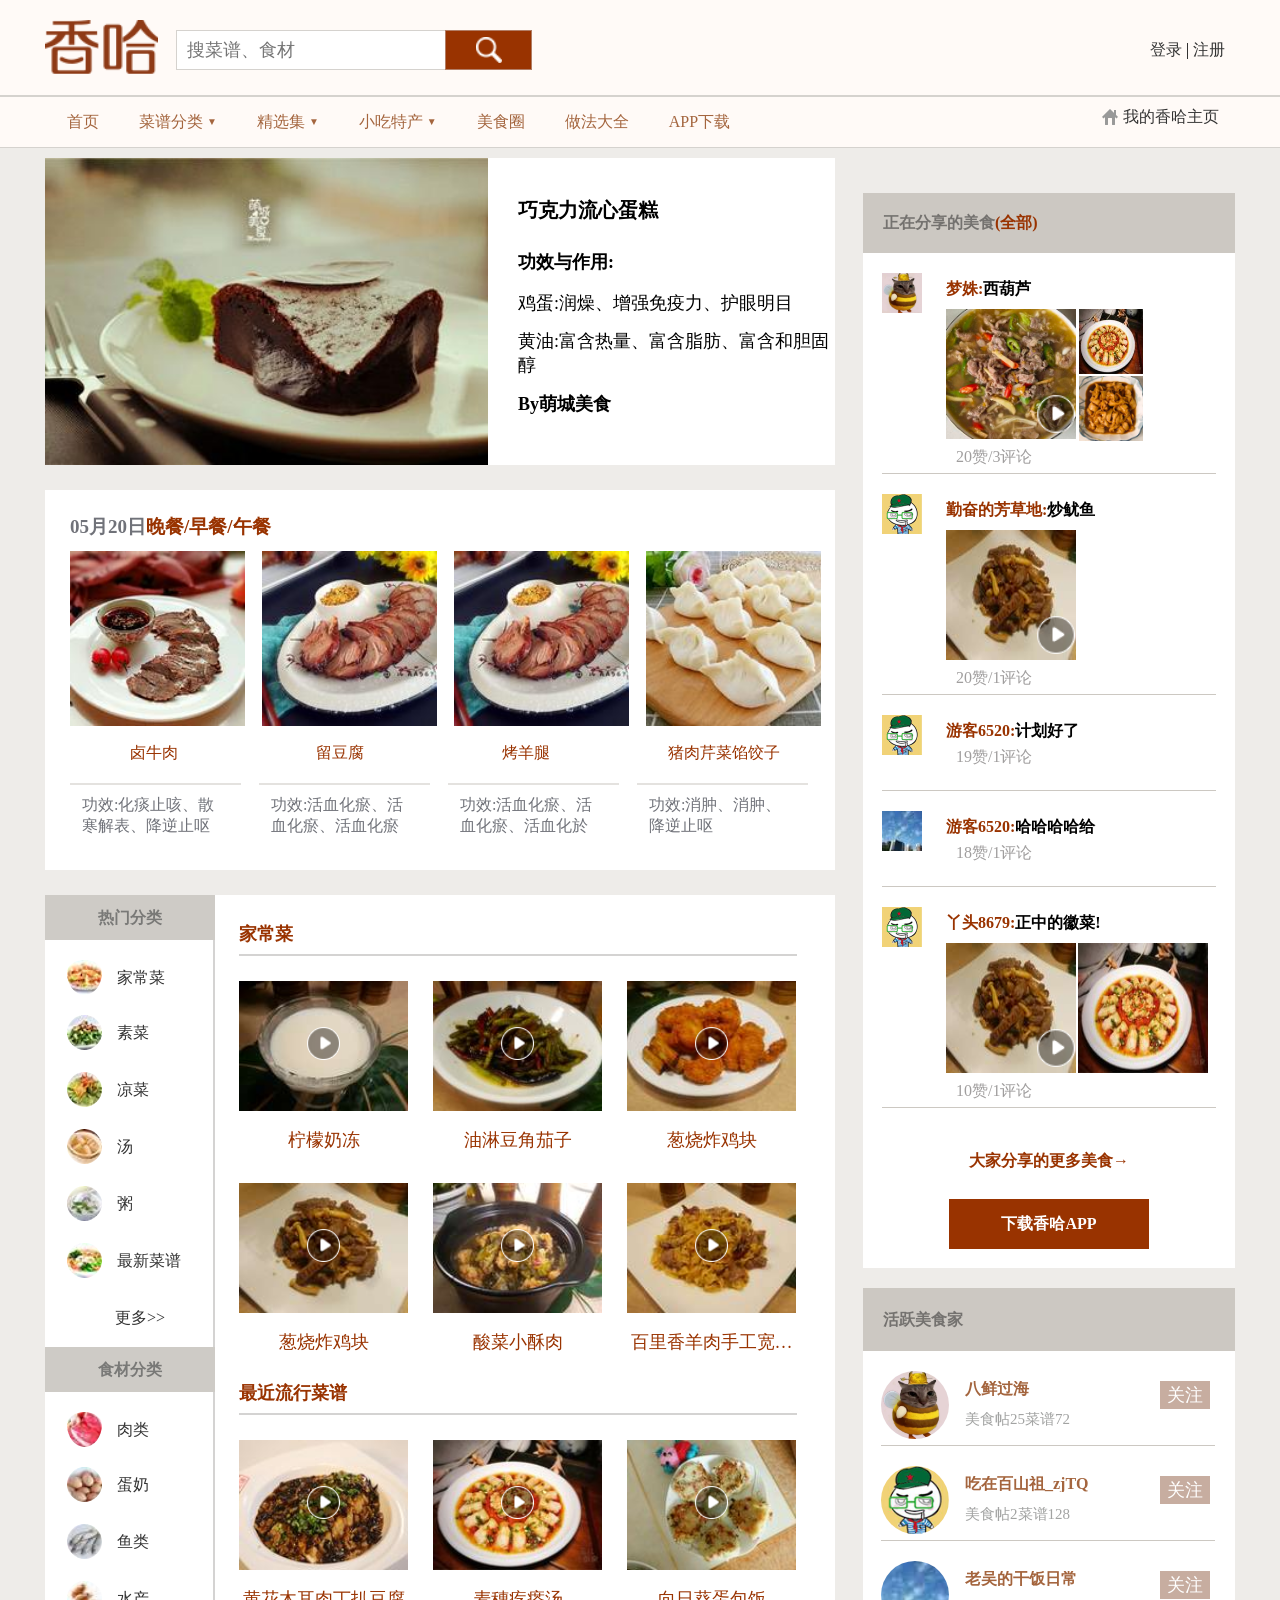
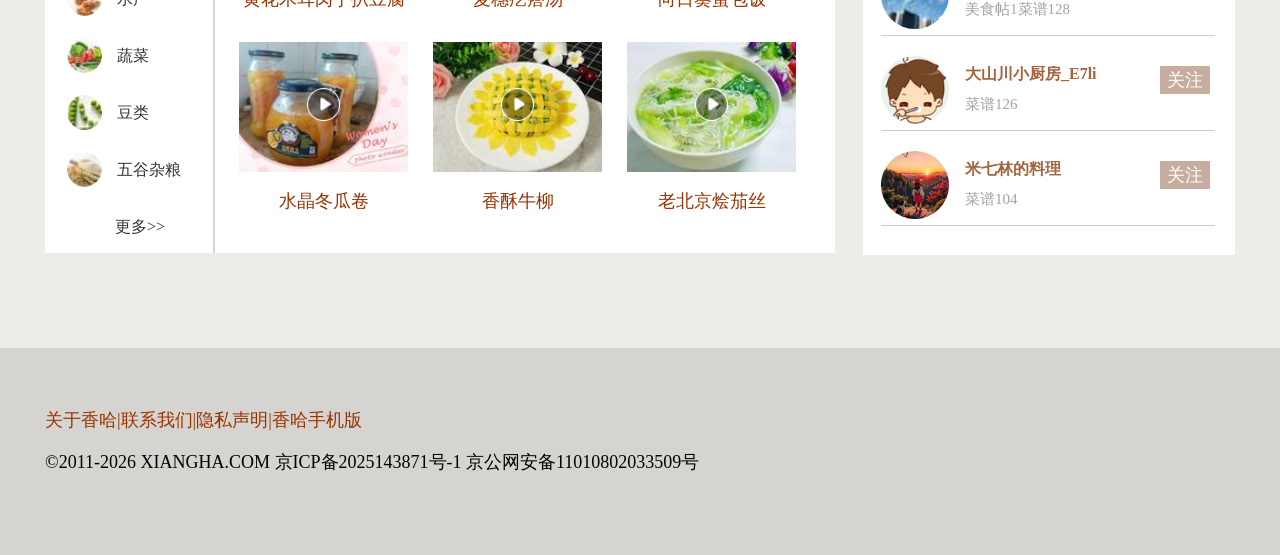
==== day34/html/xm.html @ 74edd4f9 "Add files via upload" ====
<!DOCTYPE html>
<html lang="en">
<head>
    <meta charset="UTF-8">
    <meta name="viewport" content="width=device-width, initial-scale=1.0">
    <title>蔬菜的食物_蔬菜的食材 - 香哈网食材</title>
    <link rel="stylesheet" href="../css/xm.css">
</head>
<body>
    <!-- 顶部大合子开始 -->
    <div class="Top">
        <!-- 标题开始 -->
        <div class="titleTopBox layout">
            <!-- logo开始 -->
            <div class="Logo">
                <img src="../images/Top/logo-xh.png" alt="">
            </div>
            <!-- logo结束 -->
             <!-- 搜索开始 -->
            <div class="searchBox">
                <div class="searchBoxL">
                    <input type="text" placeholder="搜菜谱、食材">
                </div>
                <div class="searchBoxR">
                    <div class="img"></div>
                </div>
            </div>
            <!-- 搜索结束 -->
            <!--登录开始  -->
            <div class="register">
                <a href="../html/log_in.html">登录</a>
                <span>|</span>
                <a href="../html/log_in.html">注册</a>
            </div>
            <!--登录结束 -->
        </div>
        <!-- 标题结束 -->
    </div>
    <!-- 顶部大合子结束 -->
    <!-- 导航开始 -->
    <div class="nvt">
        <div class="nvtBox layout">
            <!-- 左边 -->
            <div class="nvtL">
                <ul>
                    <li><a href="../html/xm.html">首页</a></li>
                    <li><a href="#">菜谱分类<span>▼</span></a></li>
                    <li><a href="#">精选集<span>▼</span></a></li>
                    <li><a href="#">小吃特产<span>▼</span></a></li>
                    <li><a href="../html/xm2.html">美食圈</a></li>
                    <li><a href="#">做法大全</a></li>
                    <li><a href="#">APP下载</a></li>
                </ul>
            </div>
            <!-- 右边 -->
            <div class="nvtR">
                <div class="img">
                    <img src="../images/Top/home.png">
                </div>
                <div class="tetx"><a href="#">我的香哈主页</a></div>
            </div>
        </div>
    </div>
    <!-- 导航结束 -->
    <!-- 内容开始 -->
    <div class="contBox">
        <!-- 版心内容 -->
        <div class="matterBox layout">
            <!-- 左边开始1 -->
            <div class="matterBoxL">
                <!-- 左边开始1 -->
                <div class="matterBoxLBox1">
                    <div class="L"></div>
                    <div class="R">
                        <h2>巧克力流心蛋糕</h2>
                        <strong>功效与作用:</strong>
                        <p>鸡蛋:润燥、增强免疫力、护眼明目</p>
                        <p class="tetx1">黄油:富含热量、富含脂肪、富含和胆固醇</p>
                        <strong class="text2">By萌城美食</strong>
                    </div>
                </div>
                <!-- 左边结束1 -->
                <!-- 左边开始2 -->
                <div class="matterBoxLBox2">
                    <!-- 小标题开始 -->
                    <div class="dayBox">
                        05月20日<span>晚餐/早餐/午餐</span>
                    </div>
                    <!-- 小标题结束 -->
                    <!-- 图片开始 -->
                    <ul class="tu">
                        <li>
                            <img src="../images/内容/222.jpg">
                        </li>
                        <li>
                            <img src="../images/内容/3344.jpg">
                        </li>
                        <li>
                            <img src="../images/内容/3344.jpg">
                        </li>
                        <li class="clo">
                            <img src="../images/内容/555jz.jpg">
                        </li>
                    </ul>
                    <!-- 图片结束 -->
                    <!--美食介绍开始  -->
                    <ul class="text">
                        <li class="jian">卤牛肉</li>
                        <li>留豆腐</li>
                        <li class="ma">烤羊腿</li>
                        <li class="clo1">猪肉芹菜馅饺子</li>
                    </ul>
                    <!--美食介绍结束  -->
                    <!-- 美食文字开始 -->
                     <ul class="text2">
                        <li>功效:化痰止咳、散寒解表、降逆止呕</li>
                        <li>功效:活血化瘀、活血化瘀、活血化瘀</li>
                        <li>功效:活血化瘀、活血化瘀、活血化於</li>
                        <li class="clo3">功效:消肿、消肿、降逆止呕</li>
                     </ul>
                    <!-- 美食文字开始 -->
                </div>
                <!-- 左边结束2 -->
                <!-- 左边开始3 -->
                 <div class="matterBoxLBox3">
                    <div class="L">
                        <div class="titleBox">热门分类</div>
                        <ul>
                            <li class="maz maz2">
                                <div class="tu1 tu2">
                                    <img src="../images/内容/hot/1.jpg" class="tu2">
                                    <a href="#" class="tu2">家常菜</a>
                                </div>
                            </li>
                            <li class="maz">
                                <div class="tu1">
                                    <img src="../images/内容/hot/2.jpg">
                                    <a href="#">素菜</a>
                                </div>
                            </li>
                            <li class="maz">
                                <div class="tu1">
                                    <img src="../images/内容/hot/3.jpg">
                                    <a href="#">凉菜</a>
                                </div>
                            </li>
                            <li class="maz">
                                <div class="tu1">
                                    <img src="../images/内容/hot/4.jpg">
                                    <a href="#">汤</a>
                                </div>
                            </li>
                            <li class="maz">
                                <div class="tu1">
                                    <img src="../images/内容/hot/5.jpg">
                                    <a href="#">粥</a>
                                </div>
                            </li>
                            <li class="maz">
                                <div class="tu1">
                                    <img src="../images/内容/hot/6.jpg">
                                    <a href="#">最新菜谱</a>
                                </div>
                            </li>
                            <li class="maz cloo">
                                <div class="tu1 tu3">
                                    <div class="blank"></div>
                                    <a href="#">更多>></a>
                                </div>
                            </li>
                        </ul>
                        <div class="titleBox titleBoxClo">食材分类</div>
                        <ul>
                            <li class="maz maz2">
                                <div class="tu1 tu2">
                                    <img src="../images/内容/hot/7.jpg" class="tu2">
                                    <a href="#" class="tu2">肉类</a>
                                </div>
                            </li>
                            <li class="maz">
                                <div class="tu1">
                                    <img src="../images/内容/hot/8.jpg">
                                    <a href="#">蛋奶</a>
                                </div>
                            </li>
                            <li class="maz">
                                <div class="tu1">
                                    <img src="../images/内容/hot/9.jpg">
                                    <a href="#">鱼类</a>
                                </div>
                            </li>
                            <li class="maz">
                                <div class="tu1">
                                    <img src="../images/内容/hot/10.jpg">
                                    <a href="#">水产</a>
                                </div>
                            </li>
                            <li class="maz">
                                <div class="tu1">
                                    <img src="../images/内容/hot/11.jpg">
                                    <a href="#">蔬菜</a>
                                </div>
                            </li>
                            <li class="maz">
                                <div class="tu1">
                                    <img src="../images/内容/hot/12.jpg">
                                    <a href="#">豆类</a>
                                </div>
                            </li>
                            <li class="maz maz22">
                                <div class="tu1">
                                    <img src="../images/内容/hot/13.jpg">
                                    <a href="#">五谷杂粮</a>
                                </div>
                            </li>
                            <li class="maz cloo" >
                                <div class="tu1 tu3 tu2" style="padding-left: 55px;">
                                    <div class="blank tu2 blank1" ></div>
                                    <a href="#" class="tu2">更多>></a>
                                </div>
                            </li>
                        </ul>
                    </div>
                    <!-- 右边 -->
                    <div class="R">
                        <h3 class="titleBoxR">家常菜</h3>
                        <ul class="imgBoxR">
                            <li>
                                <div class="Boxtu">
                                    <img src="../images/内容/HotR/ZT.png">
                                </div>
                                <h5>柠檬奶冻</h5>
                            </li>
                            <li>
                                <div class="Boxtu tu2">
                                    <img src="../images/内容/HotR/ZT.png">
                                </div>
                                <h5>油淋豆角茄子</h5>
                            </li>
                            <li class="clo">
                                <div class="Boxtu tu3">
                                    <img src="../images/内容/HotR/ZT.png">
                                </div>
                                <h5>葱烧炸鸡块</h5>
                            </li>
                            <li>
                                <div class="Boxtu tu4">
                                    <img src="../images/内容/HotR/ZT.png">
                                </div>
                                <h5>葱烧炸鸡块</h5>
                            </li>
                            <li>
                                <div class="Boxtu tu5">
                                    <img src="../images/内容/HotR/ZT.png">
                                </div>
                                <h5>酸菜小酥肉</h5>
                            </li>
                            <li class="clo">
                                <div class="Boxtu tu6">
                                    <img src="../images/内容/HotR/ZT.png">
                                </div>
                                <h5>百里香羊肉手工宽…</h5>
                            </li>
                        </ul>
                        <h3 class="titleBoxR titleBoxClo">最近流行菜谱</h3>
                        <ul class="imgBoxR">
                            <li>
                                <div class="Boxtu tu7">
                                    <img src="../images/内容/HotR/ZT.png">
                                </div>
                                <h5>黄花木耳肉丁扒豆腐</h5>
                            </li>
                            <li>
                                <div class="Boxtu tu8">
                                    <img src="../images/内容/HotR/ZT.png">
                                </div>
                                <h5>麦穗疙瘩汤</h5>
                            </li>
                            <li class="clo">
                                <div class="Boxtu tu9">
                                    <img src="../images/内容/HotR/ZT.png">
                                </div>
                                <h5>向日葵蛋包饭</h5>
                            </li>
                            <li>
                                <div class="Boxtu tu10">
                                    <img src="../images/内容/HotR/ZT.png">
                                </div>
                                <h5>水晶冬瓜卷</h5>
                            </li>
                            <li>
                                <div class="Boxtu tu11">
                                    <img src="../images/内容/HotR/ZT.png">
                                </div>
                                <h5>香酥牛柳</h5>
                            </li>
                            <li class="clo">
                                <div class="Boxtu tu12">
                                    <img src="../images/内容/HotR/ZT.png">
                                </div>
                                <h5>老北京烩茄丝</h5>
                            </li>
                        </ul>
                    </div>
                 </div>
                <!-- 左边结束3 -->
            </div>
            <!-- 左边结束1 -->
            <!-- 右边开始 -->
            <div class="matterBoxR">
                <!-- 分享的美食开始 -->
                <div class="foodBox">
                    <!-- 美食标题开始   -->
                    <div class="foodBoxTiitle">正在分享的美食<a href="#">(全部)</a></div>
                    <!-- 美食标题结束   -->
                    <!-- 美食内容开始 -->
                    <div class="foodBoxCon"> 
                        <div class="us1">
                            <div class="L">
                                <img src="../images/微信图片_20250408110654.jpg" style="width: 40px; height: 40px;">
                            </div>
                            <div class="R">
                                <div class="user"><span>梦姝:</span>西葫芦</div>
                                <div class="img">
                                    <div class="L1">
                                        <img src="../images/内容/HotR/ZT.png">
                                    </div>
                                    <div class="R1">
                                        <div class="t1">
                                            <img src="../images/内容/HotR/8.jpg">
                                        </div>
                                        <div class="t1 t2">
                                            <img src="../images/ms1.jpg">
                                        </div>
                                    </div>
                                </div>
                                <div class="comment">
                                    20赞/3评论
                                </div>
                            </div>
                        </div>
                        <div class="us1">
                            <div class="L">
                                <img src="../images/user9.jpg" style="width: 40px;"
                                height="40px">
                            </div>
                            <div class="R">
                                <div class="user"><span>勤奋的芳草地:</span>炒鱿鱼</div>
                                <div class="img">
                                    <div class="L1 L2">
                                        <img src="../images/内容/HotR/ZT.png">
                                    </div>
                                    <!-- <div class="R1">
                                        <div class="t1">
                                            <img src="../images/内容/HotR/8.jpg">
                                        </div>
                                        <div class="t1 t2">
                                            <img src="../images/ms1.jpg">
                                        </div>
                                    </div> -->
                                </div>
                                <div class="comment">
                                    20赞/1评论
                                </div>
                            </div>
                        </div>
                        <div class="us1 us2">
                            <div class="L">
                                <img src="../images/user9.jpg" style="width: 40px;"
                                height="40px">
                            </div>
                            <div class="R">
                                <div class="user"><span>游客6520:</span>计划好了</div>
                                <div class="comment">
                                    19赞/1评论
                                </div>
                            </div>
                        </div>
                        <div class="us1 us2">
                            <div class="L">
                                <img src="../images/NTB4NTA.jpg" style="width: 40px;"
                                height="40px">
                            </div>
                            <div class="R">
                                <div class="user"><span>游客6520:</span>哈哈哈哈给</div>
                                <div class="comment">
                                    18赞/1评论
                                </div>
                            </div>
                        </div>
                        <div class="us1">
                            <div class="L">
                                <img src="../images/user9.jpg" style="width: 40px;"
                                height="40px">
                            </div>
                            <div class="R">
                                <div class="user"><span>丫头8679:</span>正中的徽菜!</div>
                                <div class="img img2">
                                    <div class="L1 L2">
                                        <img src="../images/内容/HotR/ZT.png">
                                    </div>
                                    <div class="L1 L2 L3">
                                    </div>
                                </div>
                                <div class="comment">
                                    10赞/1评论
                                </div>
                            </div>
                        </div>
                        <!-- 底部文字开始 -->
                        <p><a href="#">大家分享的更多美食→</a></p>
                        <!-- 底部文字结束 -->
                        <!-- 底部按钮开始 -->
                        <div class="btn">下载香哈APP</div>
                        <!-- 底部按钮结束 -->
                    </div>
                    <!-- 美食内容结束 -->
                </div>
                <!-- 分享的美食结束 -->
                <!-- 分享的美食2开始 -->
                <div class="foodBox2">
                    <div class="foodBox2Title">活跃美食家</div> 
                    <!-- 美食家 -->
                    <ul class="gastronome">
                        <li>
                            <div class="gastronomeL">
                                <div class="L">
                                    <img src="../images/微信图片_20250408110654.jpg">
                                </div>
                                <div class="R">
                                    <div>八鲜过海</div>
                                    <span>美食帖25菜谱72</span>
                                </div>
                            </div>
                            <div class="gastronomeR">
                                <div class="attention">关注</div>
                            </div>
                        </li>
                        <li>
                            <div class="gastronomeL">
                                <div class="L">
                                    <img src="../images/user9.jpg">
                                </div>
                                <div class="R">
                                    <div>吃在百山祖_zjTQ</div>
                                    <span>美食帖2菜谱128</span>
                                </div>
                            </div>
                            <div class="gastronomeR">
                                <div class="attention">关注</div>
                            </div>
                        </li>
                        <li>
                            <div class="gastronomeL">
                                <div class="L">
                                    <img src="../images/NTB4NTA.jpg">
                                </div>
                                <div class="R">
                                    <div>老吴的干饭日常</div>
                                    <span>美食帖1菜谱128</span>
                                </div>
                            </div>
                            <div class="gastronomeR">
                                <div class="attention">关注</div>
                            </div>
                        </li>
                        <li>
                            <div class="gastronomeL">
                                <div class="L">
                                    <img src="../images/user10.jpg">
                                </div>
                                <div class="R">
                                    <div>大山川小厨房_E7li</div>
                                    <span>菜谱126</span>
                                </div>
                            </div>
                            <div class="gastronomeR">
                                <div class="attention">关注</div>
                            </div>
                        </li>
                        <li>
                            <div class="gastronomeL">
                                <div class="L">
                                    <img src="../images/MjUweDI1MA.webp">
                                </div>
                                <div class="R">
                                    <div>米七林的料理</div>
                                    <span>菜谱104</span>
                                </div>
                            </div>
                            <div class="gastronomeR">
                                <div class="attention">关注</div>
                            </div>
                            
                        </li>
                    </ul>
                </div>
                <!-- 分享的美食2结束 -->
            </div>
            <!-- 右边结束 -->
        </div>
    </div>
    <!-- 内容结束 -->    
    <!-- 底部开始！!! -->
    <div class="butBox">
        <!-- 版心 -->
        <div class="butBox1 layout">
            <div class="text1">关于香哈|联系我们|隐私声明|香哈手机版</div>
            <div class="text2 text1">©2011-2026 XIANGHA.COM 京ICP备2025143871号-1 京公网安备11010802033509号</div>
        </div>
    </div>
    <!-- 底部结束 -->
</body>
</html>
---- day34/css/xm.css ----
*{
    margin: 0;
    padding: 0;
}
a{
    text-decoration: none;
    color: #333;
}
li{
    list-style: none;
}
input{
    outline: none;
    border: none;
}
/* 版心 */
.layout{
    width: 1190px;
    margin: 0 auto;
}
/* 顶部大合子 */
.Top{
    height: 95px;
    background-color: #fffaf7;
    border-bottom:2px solid #d5d2ce ;
    overflow: hidden;
}
/* 标题开始 */
.Top>.titleTopBox{
    height: 55px;
    /* background-color: red; */
    margin-top: 20px;
    overflow: hidden;

}
/* logo */
.Top>.titleTopBox>.Logo{
    width: 113px;
    height: 55px;
    /* background-color: yellow; */
    float: left;
}
.Top>.titleTopBox>.Logo img{
    width: 100%;
    height: 100%;
}
/* 搜索开始 */
.Top>.titleTopBox>.searchBox{
    /* width: 267px; */
    width: 357px;
    height: 40px;
    /* background-color: yellow; */
    float: left;
    margin-top: 10px;
    margin-left: 18px;
}
.Top>.titleTopBox>.searchBox>.searchBoxL{
    width: 267px;
    height: 38px;
    background-color: #fffaf7;
    float: left;
    border: 1px #d5d2ce solid;
}
.Top>.titleTopBox>.searchBox>.searchBoxL>input{
    width: 260px;
    height: 38px;
    /* background-color: #fffaf7; */
    float: left;
    padding-left: 10px;
    font-size: 18px;
}
.Top>.titleTopBox>.searchBox>.searchBoxR{
    width: 85px;
    height: 38px;
    background-color: #993300;
    border: 1px solid #b27d65;
    float: left;
    cursor: pointer;
}
.Top>.titleTopBox>.searchBox>.searchBoxR>div{
    width: 26px;
    height: 26px;
    background: red url(../images/Top/sousuo.png) no-repeat;
    background-size:100% 100% ;
    float: left;
    margin-top: 6px;
    margin-left: 30px;
}
/* 登录 */
.Top>.titleTopBox>.register{
    width: 85px;
    height: 27px;
    /* background-color: pink; */
    float: right;
    margin-top: 20px;
}
/* 导航开始 */
.nvt{
    height: 50px;
    background-color: #fffaf7;
    border-bottom: 1px solid #d5d2ce;
    overflow: hidden;
}
.nvt>.nvtBox{
    height: 50px;
    /* background-color: red; */
    overflow: hidden;
}

.nvt .nvtL{
    width: 850px;
    height: 100%;
    /* background-color: yellow; */
    float: left;
    margin-left: 22px;
    overflow: hidden;
}
.nvt .nvtL>ul>li{
    float: left;
    margin-right: 40px;
    line-height: 50px;
    font-size: 16px;
    cursor: pointer;
}
.nvt .nvtL>ul>li span{
    display: inline-block;
    font-size:10px ;
    vertical-align: top;
    margin-left: 4px;
}
.nvt .nvtL>ul>li a{
    color: #a4653e;
}
/* R */
.nvt .nvtR{
    width: 133px;
    height: 100%;
    /* background-color: yellow; */
    float: right;
    overflow: hidden;
}
.nvt .nvtR>.img{
    margin-top: 12px;
    float: left;
    cursor: pointer;
}
.nvt .nvtR>.tetx{
    margin-top: 12px;
    float: left;
    font-size: 16px;
    margin-top: 10px;
    margin-left: 5px;
}
/* 顶部结束 */
/* 内容 */
.contBox{
    height: 1800px;
    background-color: #eeece9;
    /* background-color: red; */
    overflow: hidden;
}
/* 大合子 版心 */
.contBox>.matterBox{
    height: 1750px;
    /* background-color: yellow; */
    overflow: hidden;
    margin-top: 10px;
}
/* L */
.contBox>.matterBox>.matterBoxL{
    width: 790px;
    height: 700px;
    /* background-color: green; */
    float: left;
}
.contBox>.matterBox>.matterBoxL>.matterBoxLBox1{
    width: 100%;
    height: 307px;
    background-color: #fff;
    overflow: hidden;
}
.contBox>.matterBox>.matterBoxL>.matterBoxLBox1>.L{
    width: 443px;
    height: 100%;
    background: url(../images/内容/111.jpg) no-repeat center center;
    background-size: 100% 100%;
    float: left;}
.contBox>.matterBox>.matterBoxL>.matterBoxLBox1>.R{
    float: left;
    width: 345px;
    height: 100%;
}

.contBox>.matterBox>.matterBoxL>.matterBoxLBox1>.R>h2{
    width: 325px;
    height: 20px;
    margin-top: 42px;
    margin-left: 30px;
    font-size: 20px;
    /* font-weight: normal; */
    line-height: 20px;
}
.contBox>.matterBox>.matterBoxL>.matterBoxLBox1>.R>strong{
    height: 18px;
    width: 325px;
    margin-top: 33px;
    margin-left: 30px;
    display: block;
    font-size: 18px;
    line-height: 18px;
}
.contBox>.matterBox>.matterBoxL>.matterBoxLBox1>.R>p{
    height: 18px;
    width: 325px;
    margin-top: 20px;
    margin-left: 30px;
    font-size: 18px;
    margin-right: 34px;}
.contBox>.matterBox>.matterBoxL>.matterBoxLBox1>.R>.text1{
    width: 40px;
    line-height: 23px;

}
.contBox>.matterBox>.matterBoxL>.matterBoxLBox1>.R .text2{
    margin-top: 48px;
}
/* 2 */
.contBox>.matterBox>.matterBoxL>.matterBoxLBox2{
    width: 100%;
    height: 380px;
    background-color: #fff;
    margin-top: 25px;
    overflow: hidden;
}
.contBox>.matterBox>.matterBoxL>.matterBoxLBox2>.dayBox{
    width: 765px;
    height: 19px;
    /* background-color: pink; */
    margin-top: 27px;
    margin-left: 25px;
    font-size: 19px;
    line-height: 19px;
    color: #707279;
    font-weight: bold;
}
.contBox>.matterBox>.matterBoxL>.matterBoxLBox2>.dayBox>span{
    color: #993300;
}
.contBox>.matterBox>.matterBoxL>.matterBoxLBox2>.tu{
    width: 100%;
    height: 175px;
    /* background-color: blue; */
    margin-top: 15px;
    overflow: hidden;
    margin-left: 25px;
}
.contBox>.matterBox>.matterBoxL>.matterBoxLBox2 li{
    margin-right: 17px;
    float: left;
    cursor: pointer;
}
.contBox>.matterBox>.matterBoxL>.matterBoxLBox2 .clo{
    margin-right: 0px;
}
.contBox>.matterBox>.matterBoxL>.matterBoxLBox2 img{
    width: 175px;
    height: 175px;
}
.contBox>.matterBox>.matterBoxL>.matterBoxLBox2>.text{
    width: 750px;
    height: 40px;
    /* background-color: blue; */
    margin-top: 17px;
    margin-left: 23px;
    /* border-bottom:2px solid #e4e2df; */
    overflow: hidden;
}
.contBox>.matterBox>.matterBoxL>.matterBoxLBox2>.text>li{
    height: 40px;
    font-size: 16px;
    color: #993300;
    float: left;
    margin-right: 138px;
    cursor: pointer;
}
.contBox>.matterBox>.matterBoxL>.matterBoxLBox2>.text>.jian{
    margin-left: 62px;
}
.contBox>.matterBox>.matterBoxL>.matterBoxLBox2>.text>.clo1{
    margin-right: 0px;
}
.contBox>.matterBox>.matterBoxL>.matterBoxLBox2>.text>.ma{
    margin-right: 118px;
}

.contBox>.matterBox>.matterBoxL>.matterBoxLBox2>.text2{
    width: 740px;
    height: 77px;
    /* background-color: blue; */
    margin-left: 25px;
}
.contBox>.matterBox>.matterBoxL>.matterBoxLBox2>.text2>li{
    width: 147px;
    height: 100%;
    /* background-color: pink; */
    margin-right: 18px;
    float: left;
    border-top:2px solid #e4e2df ;
    padding-top: 10px;
    padding-right: 12px;
    color: #707279;
    padding-left: 12px;
}
.contBox>.matterBox>.matterBoxL>.matterBoxLBox2>.text2>.clo3{
    margin-right: 0px;
}
/* 3 */
.contBox>.matterBox>.matterBoxL>.matterBoxLBox3{
    width: 100%;
    height: 958px;
    background: #fff;
    margin-top: 25px;
}
.contBox>.matterBox>.matterBoxL>.matterBoxLBox3>.L{
    width: 170px;
    height: 100%;
    background-color: #fff;
    float: left;
}
.contBox>.matterBox>.matterBoxL>.matterBoxLBox3>.L>.titleBox{
    width: 100%;
    height: 45px;
    background: #cecbc6;
    line-height: 45px;
    font-size: 16px;
    text-align: center;
    font-weight: bold;
    color: #797977;
    cursor: pointer;
}
.contBox>.matterBox>.matterBoxL>.matterBoxLBox3>.L>ul{
    width: 168px;
    height: 407px;
    /* background-color: red; */
    border-right:3px solid #d4d3d2 ;
}
.contBox>.matterBox>.matterBoxL>.matterBoxLBox3>.L>ul>li{
    width: 100%;
    height: 37px;
    /* background-color: blue; */
    margin-bottom: 20px;
    cursor: pointer;
}
.contBox>.matterBox>.matterBoxL>.matterBoxLBox3>.L>ul>.cloo{
    border-right:3px solid #d4d3d2 ;
    margin-bottom: 0px;
    height: 64px;
}
.contBox>.matterBox>.matterBoxL>.matterBoxLBox3>.L>ul>.maz2{
    height: 55px;
}
.contBox>.matterBox>.matterBoxL>.matterBoxLBox3>.L>ul>li .tu1{
    width: 35px;
    height: 35px;
    border-radius:50% ;
    display: flex;
}
.contBox>.matterBox>.matterBoxL>.matterBoxLBox3>.L>ul>li .tu1>img{
    width: 100%;
    height: 100%;
    border-radius:50% ;
    margin-left: 22px;
    display: block;
    float: left;
}

.contBox>.matterBox>.matterBoxL>.matterBoxLBox3>.L>ul>li .tu3{
    width: 120px;
    height: 35px;
}
.contBox>.matterBox>.matterBoxL>.matterBoxLBox3>.L>ul>li .blank{
    width: 100%;
    height: 100%;   
    /* background-color: red; */
    float: left;
}
.contBox>.matterBox>.matterBoxL>.matterBoxLBox3>.L>ul>li .tu1 a{
    display: block;
    float: left;
    width: 100px;
    height: 35px;
    line-height: 35px;
    white-space: nowrap;
    margin-left: 15px;
}
.contBox>.matterBox>.matterBoxL>.matterBoxLBox3>.L>ul>li .tu2{
    padding-top: 10px;
    width: 35px;
    height: 35px;
}
.contBox>.matterBox>.matterBoxL>.matterBoxLBox3>.L .titleBoxClo{
    margin-top: 0px;
}
.contBox>.matterBox>.matterBoxL>.matterBoxLBox3>.L .maz22{
    margin-bottom: 0px;
}

/* L结束 */

.contBox>.matterBox>.matterBoxL>.matterBoxLBox3>.R{
    width: 620px;
    height: 100%;
    background-color: #fff;
    float: left;
}
.contBox>.matterBox>.matterBoxL>.matterBoxLBox3>.R>.titleBoxR{
    width: 558px;
    height: 32px;
    /* background-color: red; */
    border-bottom: 2px solid #d4d3d2;
    margin-left: 24px;
    margin-top: 27px;
    font-size: 18px;
    /* line-height: 32px; */
    font-weight: bold;
    color: #993300;
}
.contBox>.matterBox>.matterBoxL>.matterBoxLBox3>.R>.imgBoxR{
    width: 558px;
    height: 400px;
    /* background-color: red; */
    margin-left:24px ;
    margin-top: 25px;
    overflow: hidden;
}
.contBox>.matterBox>.matterBoxL>.matterBoxLBox3>.R>.imgBoxR>li{
    width: 169px;
    height: 198px;
    /* background-color: gold; */
    float: left;
    margin-right: 25px;
    margin-bottom: 4px;
}
.contBox>.matterBox>.matterBoxL>.matterBoxLBox3>.R>.imgBoxR>.clo{
    margin-right: 0px;
}
.contBox>.matterBox>.matterBoxL>.matterBoxLBox3>.R>.imgBoxR .Boxtu{
    width: 169px;
    height: 130px;
    background: url(../images/内容/HotR/1.jpg) no-repeat ;
    background-size: 100% 100%;
    overflow: hidden;
    cursor: pointer;
}
.contBox>.matterBox>.matterBoxL>.matterBoxLBox3>.R>.imgBoxR .tu2{
    background: url(../images/内容/HotR/2.jpg) no-repeat ;
    background-size: 100% 100%;
}
.contBox>.matterBox>.matterBoxL>.matterBoxLBox3>.R>.imgBoxR .tu3{
    background: url(../images/内容/HotR/3.jpg) no-repeat ;
    background-size: 100% 100%;
}
.contBox>.matterBox>.matterBoxL>.matterBoxLBox3>.R>.imgBoxR .tu4{
    background: url(../images/内容/HotR/4.jpg) no-repeat ;
    background-size: 100% 100%;
}
.contBox>.matterBox>.matterBoxL>.matterBoxLBox3>.R>.imgBoxR .tu5{
    background: url(../images/内容/HotR/5.jpg) no-repeat ;
    background-size: 100% 100%;
}
.contBox>.matterBox>.matterBoxL>.matterBoxLBox3>.R>.imgBoxR .tu6{
    background: url(../images/内容/HotR/6.jpg) no-repeat ;
    background-size: 100% 100%;
}
.contBox>.matterBox>.matterBoxL>.matterBoxLBox3>.R>.imgBoxR .tu7{
    background: url(../images/内容/HotR/7.jpg) no-repeat ;
    background-size: 100% 100%;
}
.contBox>.matterBox>.matterBoxL>.matterBoxLBox3>.R>.imgBoxR .tu8{
    background: url(../images/内容/HotR/8.jpg) no-repeat ;
    background-size: 100% 100%;
}
.contBox>.matterBox>.matterBoxL>.matterBoxLBox3>.R>.imgBoxR .tu9{
    background: url(../images/内容/HotR/9.jpg) no-repeat ;
    background-size: 100% 100%;
}
.contBox>.matterBox>.matterBoxL>.matterBoxLBox3>.R>.imgBoxR .tu10{
    background: url(../images/内容/HotR/10.jpg) no-repeat ;
    background-size: 100% 100%;
}
.contBox>.matterBox>.matterBoxL>.matterBoxLBox3>.R>.imgBoxR .tu11{
    background: url(../images/内容/HotR/11.jpg) no-repeat ;
    background-size: 100% 100%;
}
.contBox>.matterBox>.matterBoxL>.matterBoxLBox3>.R>.imgBoxR .tu12{
    background: url(../images/内容/HotR/12.jpg) no-repeat ;
    background-size: 100% 100%;
}
.contBox>.matterBox>.matterBoxL>.matterBoxLBox3>.R .titleBoxClo{
    margin-top: 0%;
    /* line-height: 0px; */
}
.contBox>.matterBox>.matterBoxL>.matterBoxLBox3>.R>.imgBoxR h5{
    width: 100%;
    height: 18px;
    line-height: 18px;
    font-size: 18px;
    text-align: center;
    margin-top: 20px;
    font-weight: normal;
    color: #993300;

}

.contBox>.matterBox>.matterBoxL>.matterBoxLBox3>.R>.imgBoxR img{
    height: 35px;
    width: 35px;
    display: block;
    margin: 0 auto;
    margin-top: 45px;
    /* border: 2px solid #fff ;
    border-radius: 50%; */
}
/* R */
.contBox>.matterBox>.matterBoxR{
    width: 372px;
    /* height: 700px; */
    /* background-color: green; */
    float: right;
    margin-top: 35px;
}
/* 分享的美食开始 */
.contBox>.matterBox>.matterBoxR>.foodBox{
    width: 100%;
    height: 1077px;
    /* background-color: red; */
}
/* 美食标题开始 */
.contBox>.matterBox>.matterBoxR>.foodBox .foodBoxTiitle{
    width: 100%;
    height: 60px;
    background-color: #ccc8c2;
    font-size: 16px;
    line-height: 60px;
    color: #74726f;
    font-weight: bold;
    padding-left: 20px;
    /* box-sizing: border-box; */
}
.contBox>.matterBox>.matterBoxR>.foodBox .foodBoxTiitle a{
    color: #993300;
}
.contBox>.matterBox>.matterBoxR>.foodBox .foodBoxCon{
    width: 100%;
    height: 1015px;
    background-color: #fff;
    overflow: hidden;
}
.contBox>.matterBox>.matterBoxR>.foodBox .foodBoxCon .us1{
    width: 334px;
    height: 200px;
    border-bottom: 1px solid #ccc8c2;
    margin: 0 auto;
    /* background: red; */
    margin-top: 20px;
    /* overflow: hidden; */
}
.contBox>.matterBox>.matterBoxR>.foodBox .foodBoxCon .us1 .L{
    width: 50px;
    height: 100%;
    /* background-color: yellow; */
    float: left;
}
.contBox>.matterBox>.matterBoxR>.foodBox .foodBoxCon .us1 .R{
    width: 270px;
    height: 100%;
    /* background-color: green; */
    float: right;
}
.contBox>.matterBox>.matterBoxR>.foodBox .foodBoxCon .us1 .R .user{
    width: 100%;
    height: 16px;
    line-height: 16px;
    font-size: 16px;
    color: #000;
    font-weight: bold;
    margin-top: 8px;
}
.contBox>.matterBox>.matterBoxR>.foodBox .foodBoxCon .us1 .R span{
    color: #993300;
}
.contBox>.matterBox>.matterBoxR>.foodBox .foodBoxCon .us1 .R .img{
    width:197px;
    height: 130px;
    /* background-color: pink; */
    margin-top: 12px;
}
.contBox>.matterBox>.matterBoxR>.foodBox .foodBoxCon .us1 .R .img .L1{
    width:130px ;
    height: 100%;
    float: left;
    /* background-color: yellowgreen; */
}
.contBox>.matterBox>.matterBoxR>.foodBox .foodBoxCon .us1 .R .img .R1{
    width: 64px;
    height: 100%;
    float: right;
    /* background-color: red; */
}
.contBox>.matterBox>.matterBoxR>.foodBox .foodBoxCon .us1 .R .img .R1 .t1{
    width: 100%;
    height: 65px;
    margin-bottom: 2px;
    /* background-color: red; */
    
}
.contBox>.matterBox>.matterBoxR>.foodBox .foodBoxCon .us1 .R .img .R1 .t2{
    margin-bottom: 0px;
}
.contBox>.matterBox>.matterBoxR>.foodBox .foodBoxCon .us1 .R .comment{
    width: 100%;
    height: 16px;
    font-size: 16px;
    line-height: 16px;
    margin-top: 10px;
    margin-left: 10px;
    color: #a09e9e;

}
/* 图片 */
.contBox>.matterBox>.matterBoxR>.foodBox .foodBoxCon .us1 .R .img .L1 img{
    width:40px ;
    height:40px ;
    display: block;
    margin-top: 85px;
    margin-left: 90px;

}
.contBox>.matterBox>.matterBoxR>.foodBox .foodBoxCon .us1 .R .img .R1 .t1 img{
    width: 100%;
    height: 100%;
    cursor: pointer;
}
.contBox>.matterBox>.matterBoxR>.foodBox .foodBoxCon .us1 .R .img .R1 .t2 img{
    width: 100%;
    height: 100%;
    cursor: pointer;
}
.contBox>.matterBox>.matterBoxR>.foodBox .foodBoxCon .us1 .R .img .L1
{
    width: 130px;
    height: 130px;
    background: yellow url(../images/ms.jpg) no-repeat;
    background-size: 100% 100%;
    cursor: pointer;
}
.contBox>.matterBox>.matterBoxR>.foodBox .foodBoxCon .us1 .R .img .L2
{
    width: 130px;
    height: 130px;
    background: yellow url(../images/内容/HotR/4.jpg) no-repeat;
    background-size: 100% 100%;
    cursor: pointer;
}
/* 修改 */
.contBox>.matterBox>.matterBoxR>.foodBox .foodBoxCon .us2{
    height: 75px;
}
.contBox>.matterBox>.matterBoxR>.foodBox .foodBoxCon .us1 .R .img2{
    width:262px;
    height: 130px;
    /* background-color: pink; */
    margin-top: 12px;
}
.contBox>.matterBox>.matterBoxR>.foodBox .foodBoxCon .us1 .R .img .L3
{
    width: 130px;
    height: 130px;
    background: yellow url(../images/内容/HotR/8.jpg) no-repeat;
    background-size: 100% 100%;
    cursor: pointer;
    float: right;
}
/* 底部文字开始 */
.contBox>.matterBox>.matterBoxR>.foodBox .foodBoxCon>p{
    width: 100%;
    height: 16px;
    line-height: 16px;
    font-size: 16px;
    color: #993300;
    font-weight: bold;
    margin-top: 45px;
    text-align: center;
}
.contBox>.matterBox>.matterBoxR>.foodBox .foodBoxCon>p>a{
    color:#993300;
}
/* 底部按钮开始 */
.contBox>.matterBox>.matterBoxR>.foodBox .foodBoxCon>.btn{
    width: 200px;
    height: 50px;
    background-color: #993300;
    margin: 0 auto;
    margin-top: 30px;
    text-align: center;
    line-height: 50px;
    color: #fff;
    font-size: 16px;
    cursor: pointer;
    font-weight: bold;
}
/* 分享的美食2开始 */
.contBox>.matterBox>.matterBoxR>.foodBox2{
    width: 100%;
    height: 567px;
    background-color: red;
    margin-top: 18px;
}
.contBox>.matterBox>.matterBoxR>.foodBox2>.foodBox2Title{
    width: 100%;
    height: 63px;
    background-color: #ccc8c2;
    font-size: 16px;
    line-height: 63px;
    color: #74726f;
    font-weight: bold;
    padding-left: 20px;
    /* box-sizing: border-box; */
}
.contBox>.matterBox>.matterBoxR>.foodBox2>.gastronome{
    width: 100%;
    height: 504px;
    background-color: #fff;
}
.contBox>.matterBox>.matterBoxR>.foodBox2>.gastronome>li{
    width: 334px;
    height: 84px;
    border-bottom: 1px solid #ccc8c2;
    float: left;
    margin-left: 18px;
    margin-top: 10px;
    cursor: pointer;
}
.contBox>.matterBox>.matterBoxR>.foodBox2>.gastronome>li>.gastronomeL{
    width: 273px;
    height: 100%;
    float: left;
    /* background-color: red; */
}
.contBox>.matterBox>.matterBoxR>.foodBox2>.gastronome>li>.gastronomeL>.L{
    width: 69px;
    height: 100%;
    /* background-color: yellow; */
    float: left;
}
.contBox>.matterBox>.matterBoxR>.foodBox2>.gastronome>li>.gastronomeL>.L>img{
    width: 68px;
    height: 68px;
    border-radius:50% ;
    display: block;
    margin-top: 10px;
}

.contBox>.matterBox>.matterBoxR>.foodBox2>.gastronome>li>.gastronomeL>.R{
    width: 160px;
    height: 100%;
    /* background: pink; */
    float: left;
    margin-left: 15px;
}
.contBox>.matterBox>.matterBoxR>.foodBox2>.gastronome>li>.gastronomeL>.R>div{
    width: 100%;
    height: 16px;
    line-height: 16px;
    font-size: 16px;
    color: #a4653e;
    font-weight: bold;
    margin-top: 20px;
    overflow: hidden
}
.contBox>.matterBox>.matterBoxR>.foodBox2>.gastronome>li>.gastronomeL>.R>span{
    display: block;
    width: 100%;
    height: 15px;
    line-height: 15px;
    font-size: 15px;
    color: #a2a3a2;
    /* font-weight: bold; */
    margin-top: 15px;
    overflow: hidden
}
.contBox>.matterBox>.matterBoxR>.foodBox2>.gastronome>li>.gastronomeR{
    width: 61px;
    height: 100%;
    float: right;
    /* background-color: green; */
}
.contBox>.matterBox>.matterBoxR>.foodBox2>.gastronome>li>.gastronomeR>.attention{
    width: 50px;
    height: 28px;
    background-color: #c7ada0;
    line-height: 28px;
    text-align: center;
    margin: 0 auto;
    /* font-weight: bold; */
    margin-top: 20px;
    font-size: 18px;
    color: #fff;
    cursor: pointer;
}
/* 底部开始！!!!! */
.butBox{
    height: 207px;
    background-color: #d6d4d0;
    overflow: hidden;
}
.butBox>.butBox1{
    height: 207px;
    /* background-color: red; */
    overflow: hidden;
}
.butBox>.butBox1>.text1{
    width: 100%;
    height: 20px;
    font-size: 18px;
    line-height: 20px;
    color: #993300;
    margin-top: 62px;
}
.butBox>.butBox1>.text2{
    margin-top: 22px;
    color: #000;
}
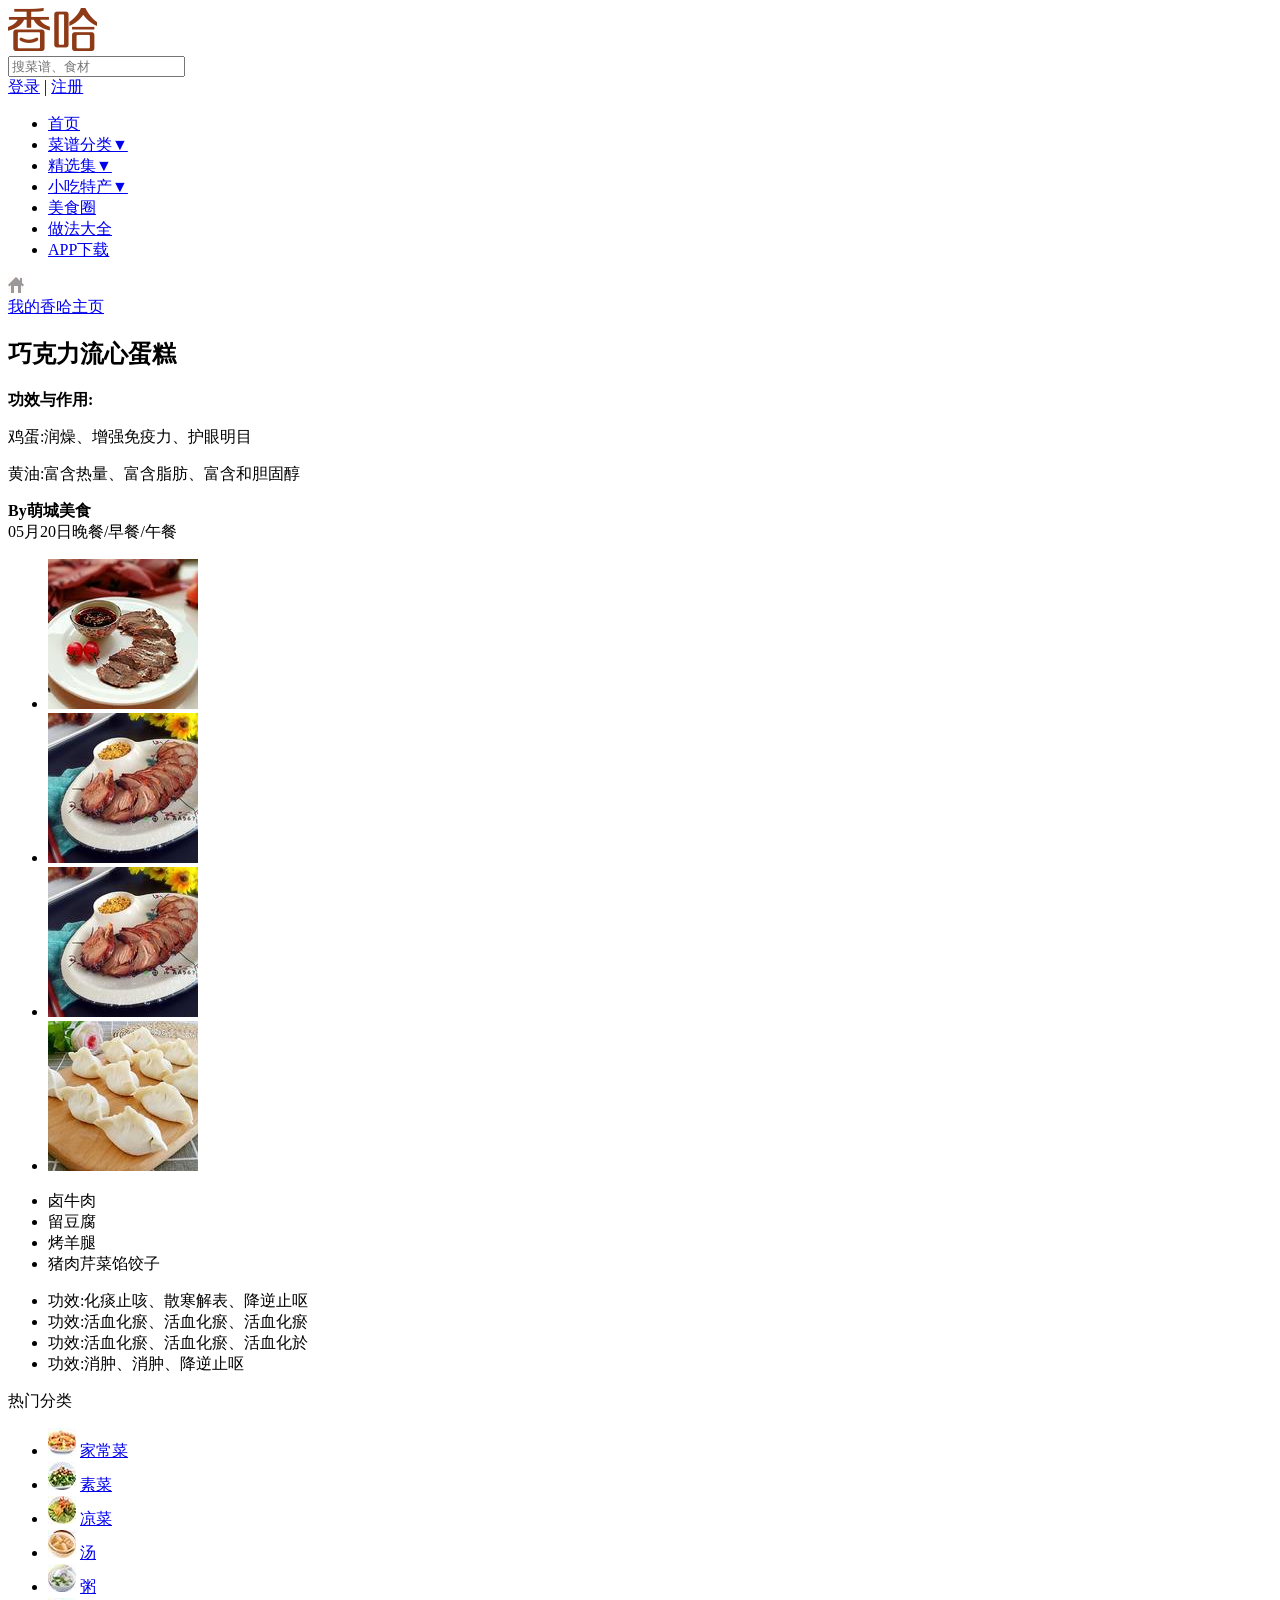
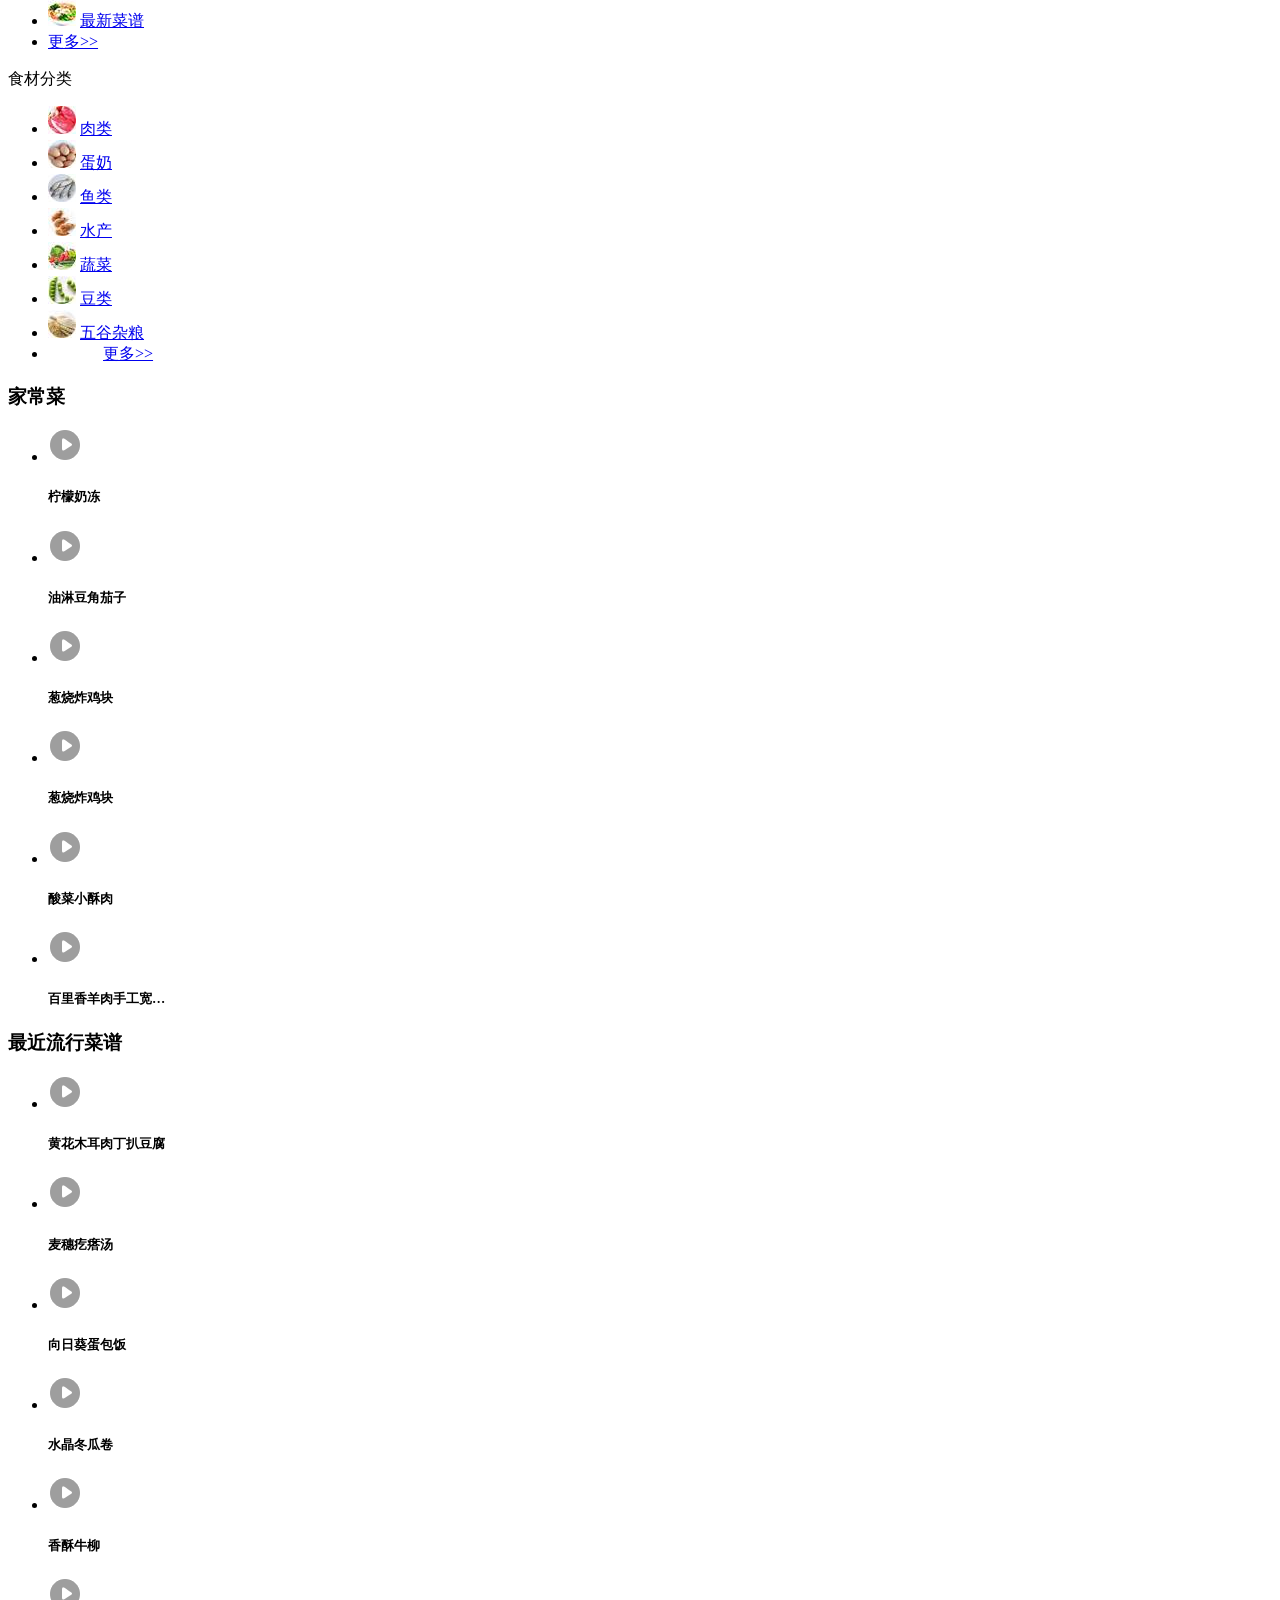
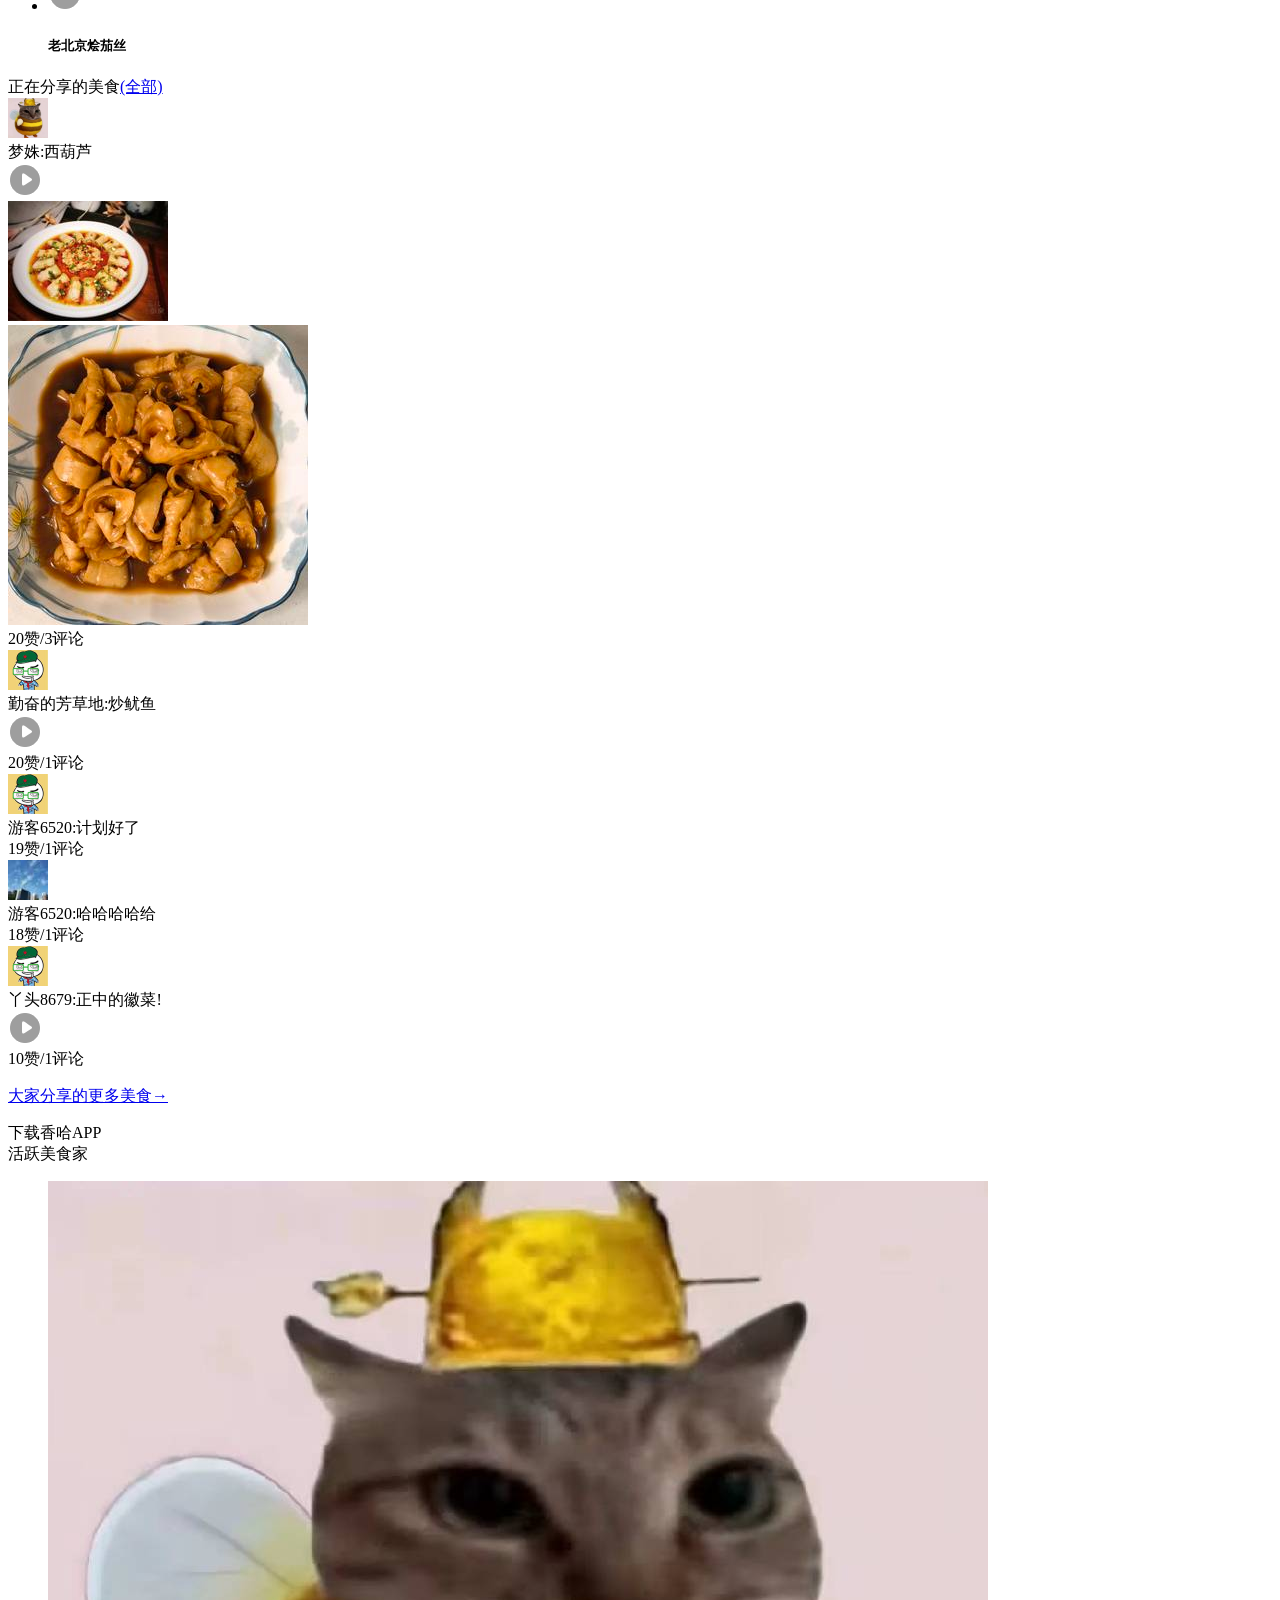
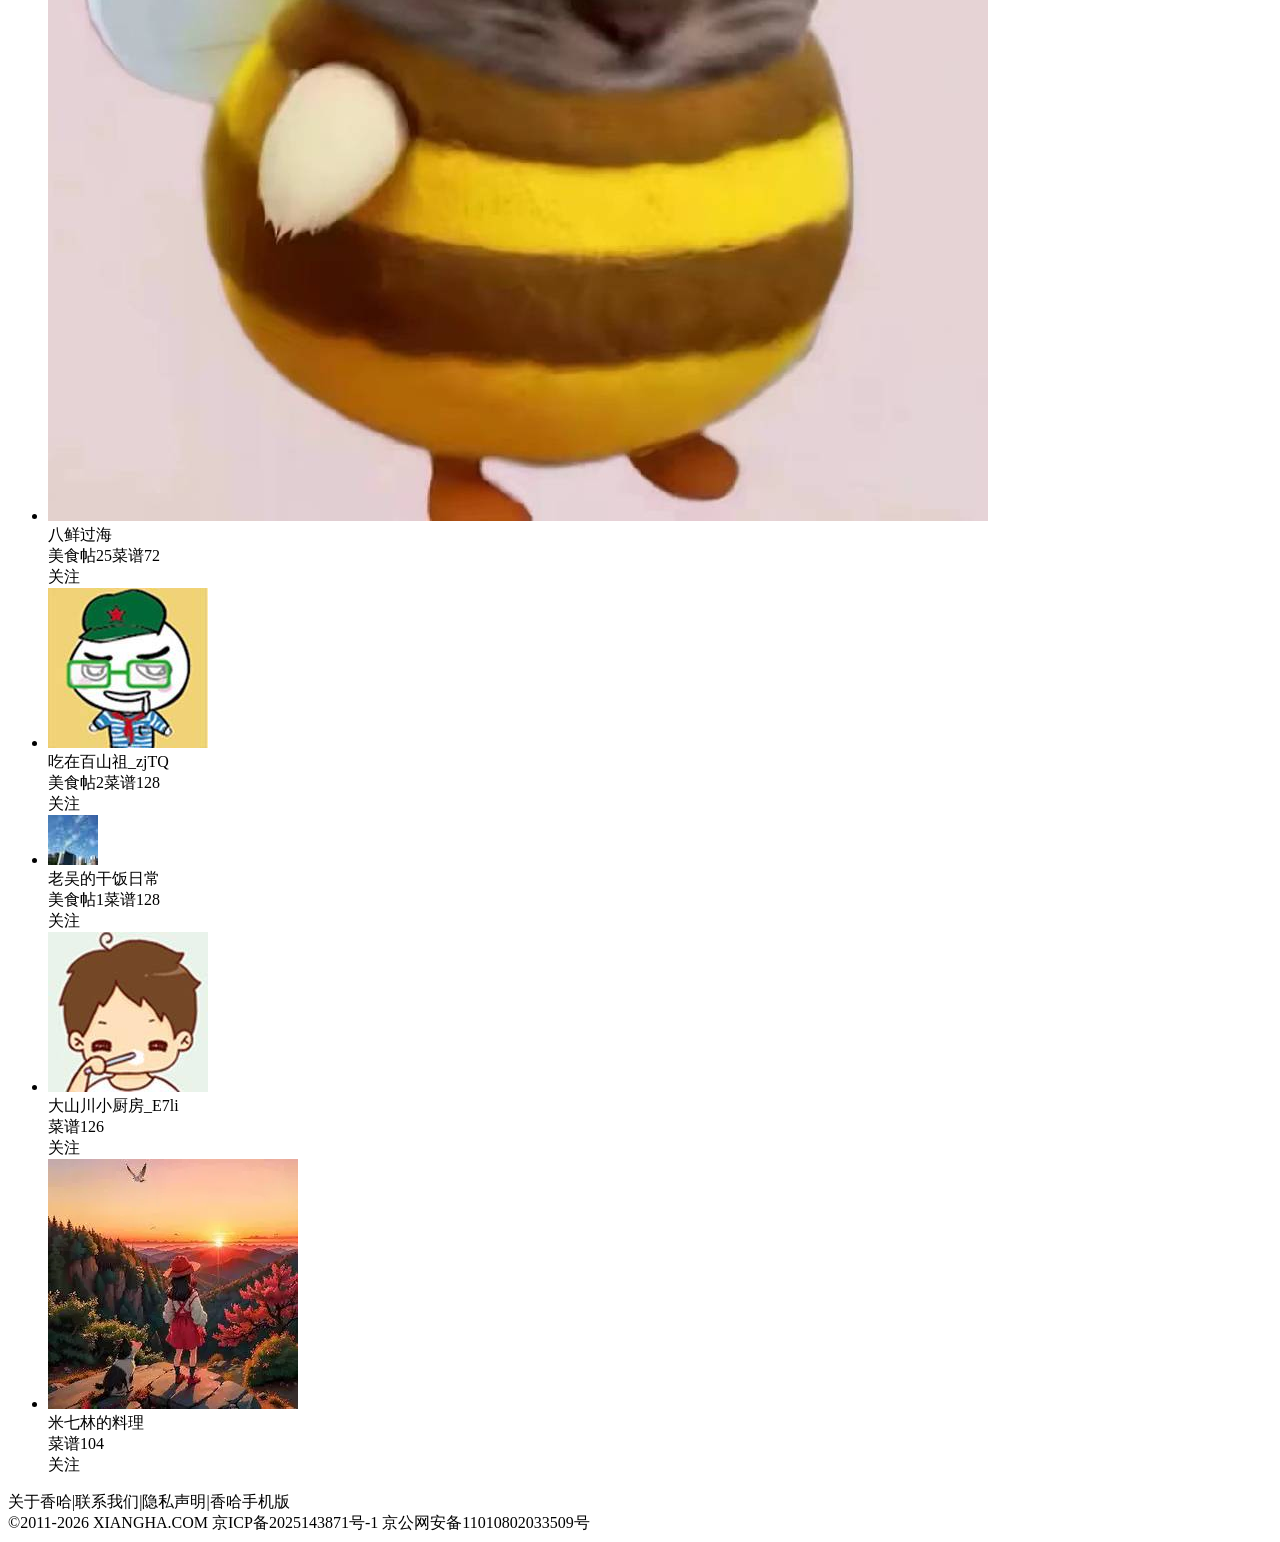
==== commit e1525523: "Update xm.html" ====
--- a/day34/html/xm.html
+++ b/day34/html/xm.html
@@ -4,7 +4,7 @@
     <meta charset="UTF-8">
     <meta name="viewport" content="width=device-width, initial-scale=1.0">
     <title>蔬菜的食物_蔬菜的食材 - 香哈网食材</title>
-    <link rel="stylesheet" href="../css/xm.css">
+    <link rel="stylesheet" href="day34/css/xm.css">
 </head>
 <body>
     <!-- 顶部大合子开始 -->
@@ -511,4 +511,4 @@
     </div>
     <!-- 底部结束 -->
 </body>
-</html>+</html>
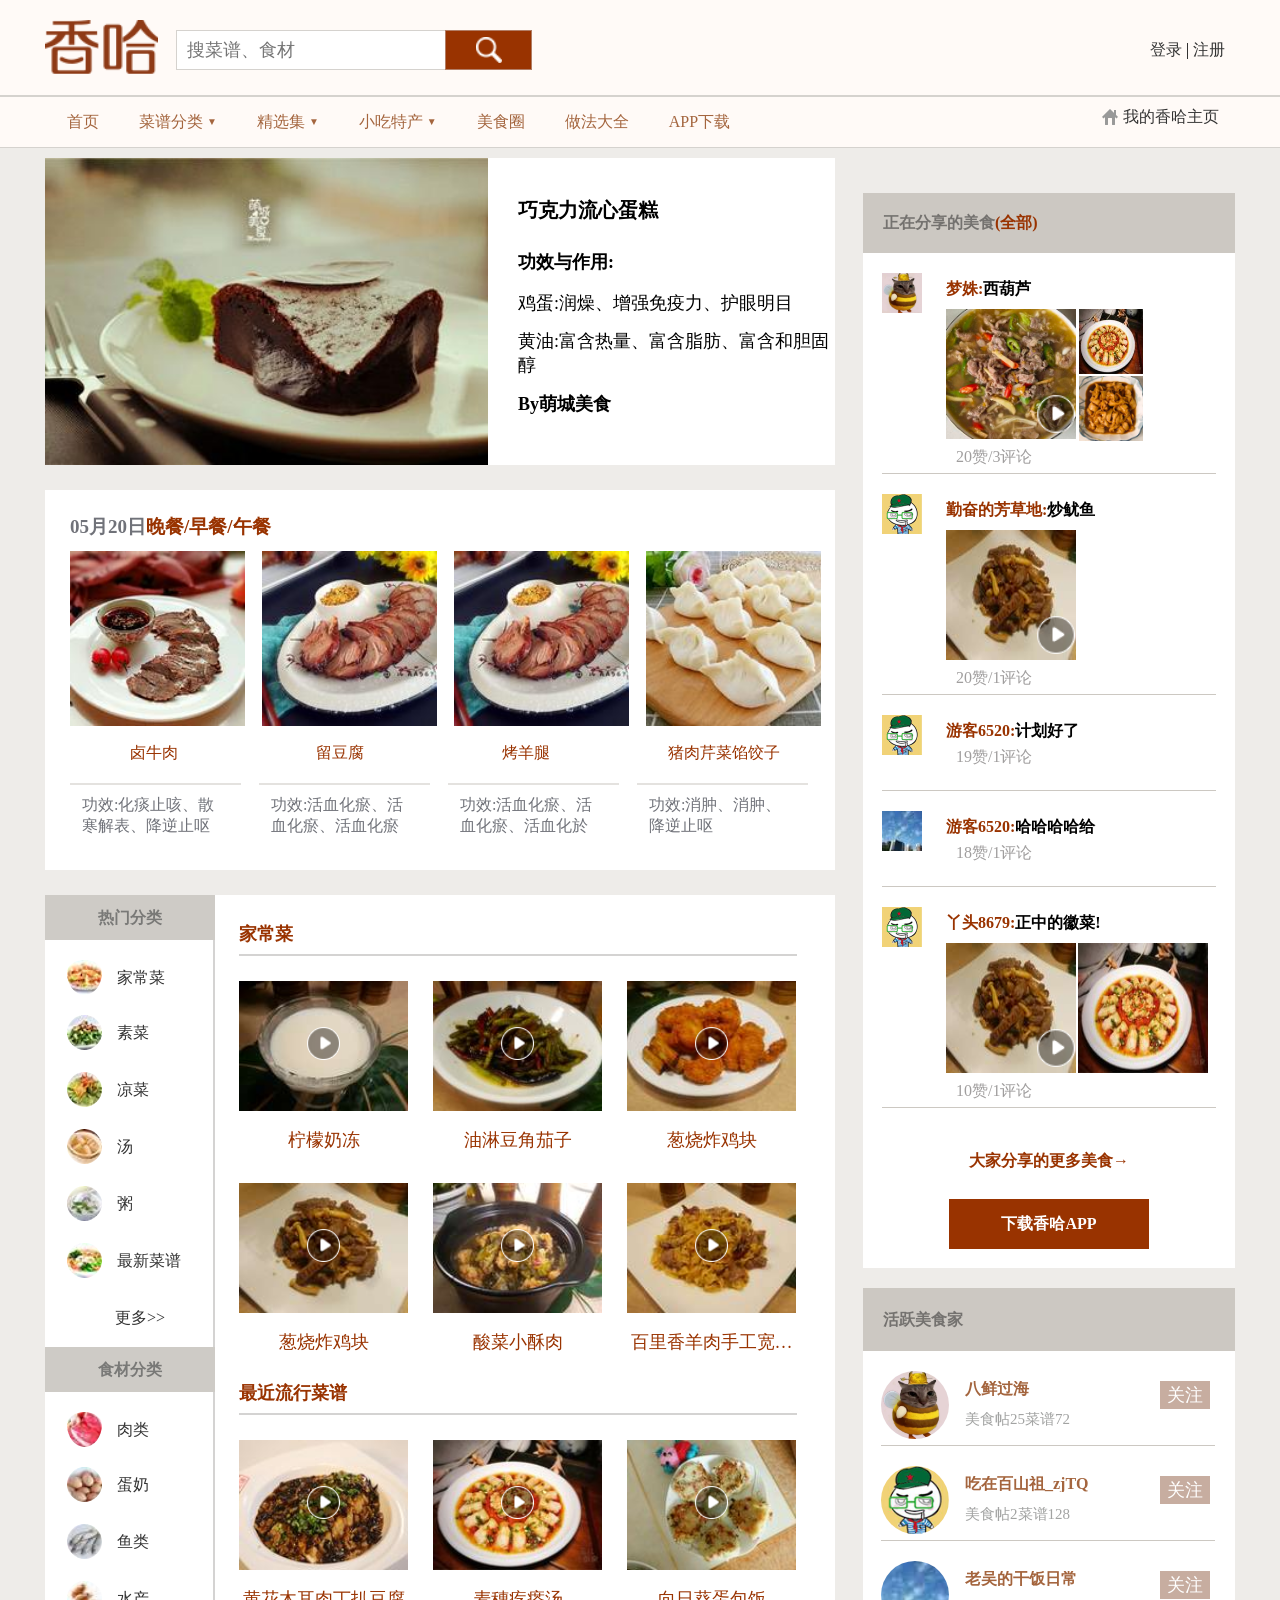
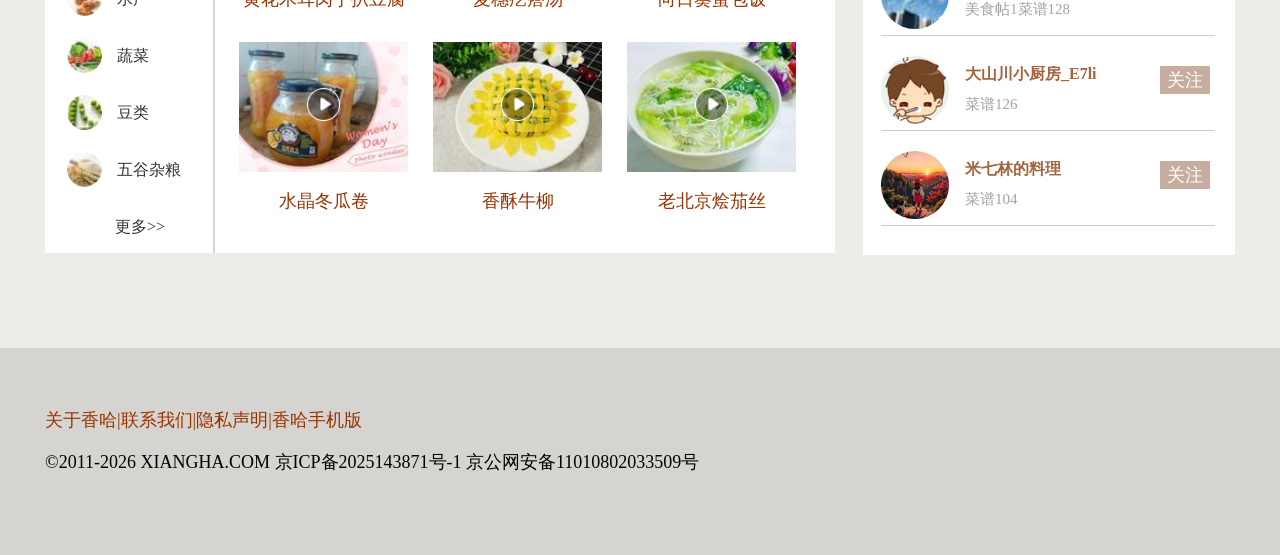
==== commit 6e5292b3: "更新" ====
--- a/day34/html/xm.html
+++ b/day34/html/xm.html
@@ -4,7 +4,7 @@
     <meta charset="UTF-8">
     <meta name="viewport" content="width=device-width, initial-scale=1.0">
     <title>蔬菜的食物_蔬菜的食材 - 香哈网食材</title>
-    <link rel="stylesheet" href="day34/css/xm.css">
+    <link rel="stylesheet" href="../css/xm.css">
 </head>
 <body>
     <!-- 顶部大合子开始 -->
@@ -13,7 +13,7 @@
         <div class="titleTopBox layout">
             <!-- logo开始 -->
             <div class="Logo">
-                <img src="../images/Top/logo-xh.png" alt="">
+                <img src="../images/Top/logo-xh.png">
             </div>
             <!-- logo结束 -->
              <!-- 搜索开始 -->
@@ -45,7 +45,7 @@
                 <ul>
                     <li><a href="../html/xm.html">首页</a></li>
                     <li><a href="#">菜谱分类<span>▼</span></a></li>
-                    <li><a href="#">精选集<span>▼</span></a></li>
+                    <li><a href="../html/xm3.html">精选集<span>▼</span></a></li>
                     <li><a href="#">小吃特产<span>▼</span></a></li>
                     <li><a href="../html/xm2.html">美食圈</a></li>
                     <li><a href="#">做法大全</a></li>
@@ -511,4 +511,4 @@
     </div>
     <!-- 底部结束 -->
 </body>
-</html>
+</html>
--- a/day34/css/xm.css
+++ b/day34/css/xm.css
@@ -0,0 +1,833 @@
+*{
+    margin: 0;
+    padding: 0;
+}
+a{
+    text-decoration: none;
+    color: #333;
+}
+li{
+    list-style: none;
+}
+input{
+    outline: none;
+    border: none;
+}
+/* 版心 */
+.layout{
+    width: 1190px;
+    margin: 0 auto;
+}
+/* 顶部大合子 */
+.Top{
+    height: 95px;
+    background-color: #fffaf7;
+    border-bottom:2px solid #d5d2ce ;
+    overflow: hidden;
+}
+/* 标题开始 */
+.Top>.titleTopBox{
+    height: 55px;
+    /* background-color: red; */
+    margin-top: 20px;
+    overflow: hidden;
+
+}
+/* logo */
+.Top>.titleTopBox>.Logo{
+    width: 113px;
+    height: 55px;
+    /* background-color: yellow; */
+    float: left;
+}
+.Top>.titleTopBox>.Logo img{
+    width: 100%;
+    height: 100%;
+}
+/* 搜索开始 */
+.Top>.titleTopBox>.searchBox{
+    /* width: 267px; */
+    width: 357px;
+    height: 40px;
+    /* background-color: yellow; */
+    float: left;
+    margin-top: 10px;
+    margin-left: 18px;
+}
+.Top>.titleTopBox>.searchBox>.searchBoxL{
+    width: 267px;
+    height: 38px;
+    background-color: #fffaf7;
+    float: left;
+    border: 1px #d5d2ce solid;
+}
+.Top>.titleTopBox>.searchBox>.searchBoxL>input{
+    width: 260px;
+    height: 38px;
+    /* background-color: #fffaf7; */
+    float: left;
+    padding-left: 10px;
+    font-size: 18px;
+}
+.Top>.titleTopBox>.searchBox>.searchBoxR{
+    width: 85px;
+    height: 38px;
+    background-color: #993300;
+    border: 1px solid #b27d65;
+    float: left;
+    cursor: pointer;
+}
+.Top>.titleTopBox>.searchBox>.searchBoxR>div{
+    width: 26px;
+    height: 26px;
+    background: red url(../images/Top/sousuo.png) no-repeat;
+    background-size:100% 100% ;
+    float: left;
+    margin-top: 6px;
+    margin-left: 30px;
+}
+/* 登录 */
+.Top>.titleTopBox>.register{
+    width: 85px;
+    height: 27px;
+    /* background-color: pink; */
+    float: right;
+    margin-top: 20px;
+}
+/* 导航开始 */
+.nvt{
+    height: 50px;
+    background-color: #fffaf7;
+    border-bottom: 1px solid #d5d2ce;
+    overflow: hidden;
+}
+.nvt>.nvtBox{
+    height: 50px;
+    /* background-color: red; */
+    overflow: hidden;
+}
+
+.nvt .nvtL{
+    width: 850px;
+    height: 100%;
+    /* background-color: yellow; */
+    float: left;
+    margin-left: 22px;
+    overflow: hidden;
+}
+.nvt .nvtL>ul>li{
+    float: left;
+    margin-right: 40px;
+    line-height: 50px;
+    font-size: 16px;
+    cursor: pointer;
+}
+.nvt .nvtL>ul>li span{
+    display: inline-block;
+    font-size:10px ;
+    vertical-align: top;
+    margin-left: 4px;
+}
+.nvt .nvtL>ul>li a{
+    color: #a4653e;
+}
+/* R */
+.nvt .nvtR{
+    width: 133px;
+    height: 100%;
+    /* background-color: yellow; */
+    float: right;
+    overflow: hidden;
+}
+.nvt .nvtR>.img{
+    margin-top: 12px;
+    float: left;
+    cursor: pointer;
+}
+.nvt .nvtR>.tetx{
+    margin-top: 12px;
+    float: left;
+    font-size: 16px;
+    margin-top: 10px;
+    margin-left: 5px;
+}
+/* 顶部结束 */
+/* 内容 */
+.contBox{
+    height: 1800px;
+    background-color: #eeece9;
+    /* background-color: red; */
+    overflow: hidden;
+}
+/* 大合子 版心 */
+.contBox>.matterBox{
+    height: 1750px;
+    /* background-color: yellow; */
+    overflow: hidden;
+    margin-top: 10px;
+}
+/* L */
+.contBox>.matterBox>.matterBoxL{
+    width: 790px;
+    height: 700px;
+    /* background-color: green; */
+    float: left;
+}
+.contBox>.matterBox>.matterBoxL>.matterBoxLBox1{
+    width: 100%;
+    height: 307px;
+    background-color: #fff;
+    overflow: hidden;
+}
+.contBox>.matterBox>.matterBoxL>.matterBoxLBox1>.L{
+    width: 443px;
+    height: 100%;
+    background: url(../images/内容/111.jpg) no-repeat center center;
+    background-size: 100% 100%;
+    float: left;}
+.contBox>.matterBox>.matterBoxL>.matterBoxLBox1>.R{
+    float: left;
+    width: 345px;
+    height: 100%;
+}
+
+.contBox>.matterBox>.matterBoxL>.matterBoxLBox1>.R>h2{
+    width: 325px;
+    height: 20px;
+    margin-top: 42px;
+    margin-left: 30px;
+    font-size: 20px;
+    /* font-weight: normal; */
+    line-height: 20px;
+}
+.contBox>.matterBox>.matterBoxL>.matterBoxLBox1>.R>strong{
+    height: 18px;
+    width: 325px;
+    margin-top: 33px;
+    margin-left: 30px;
+    display: block;
+    font-size: 18px;
+    line-height: 18px;
+}
+.contBox>.matterBox>.matterBoxL>.matterBoxLBox1>.R>p{
+    height: 18px;
+    width: 325px;
+    margin-top: 20px;
+    margin-left: 30px;
+    font-size: 18px;
+    margin-right: 34px;}
+.contBox>.matterBox>.matterBoxL>.matterBoxLBox1>.R>.text1{
+    width: 40px;
+    line-height: 23px;
+
+}
+.contBox>.matterBox>.matterBoxL>.matterBoxLBox1>.R .text2{
+    margin-top: 48px;
+}
+/* 2 */
+.contBox>.matterBox>.matterBoxL>.matterBoxLBox2{
+    width: 100%;
+    height: 380px;
+    background-color: #fff;
+    margin-top: 25px;
+    overflow: hidden;
+}
+.contBox>.matterBox>.matterBoxL>.matterBoxLBox2>.dayBox{
+    width: 765px;
+    height: 19px;
+    /* background-color: pink; */
+    margin-top: 27px;
+    margin-left: 25px;
+    font-size: 19px;
+    line-height: 19px;
+    color: #707279;
+    font-weight: bold;
+}
+.contBox>.matterBox>.matterBoxL>.matterBoxLBox2>.dayBox>span{
+    color: #993300;
+}
+.contBox>.matterBox>.matterBoxL>.matterBoxLBox2>.tu{
+    width: 100%;
+    height: 175px;
+    /* background-color: blue; */
+    margin-top: 15px;
+    overflow: hidden;
+    margin-left: 25px;
+}
+.contBox>.matterBox>.matterBoxL>.matterBoxLBox2 li{
+    margin-right: 17px;
+    float: left;
+    cursor: pointer;
+}
+.contBox>.matterBox>.matterBoxL>.matterBoxLBox2 .clo{
+    margin-right: 0px;
+}
+.contBox>.matterBox>.matterBoxL>.matterBoxLBox2 img{
+    width: 175px;
+    height: 175px;
+}
+.contBox>.matterBox>.matterBoxL>.matterBoxLBox2>.text{
+    width: 750px;
+    height: 40px;
+    /* background-color: blue; */
+    margin-top: 17px;
+    margin-left: 23px;
+    /* border-bottom:2px solid #e4e2df; */
+    overflow: hidden;
+}
+.contBox>.matterBox>.matterBoxL>.matterBoxLBox2>.text>li{
+    height: 40px;
+    font-size: 16px;
+    color: #993300;
+    float: left;
+    margin-right: 138px;
+    cursor: pointer;
+}
+.contBox>.matterBox>.matterBoxL>.matterBoxLBox2>.text>.jian{
+    margin-left: 62px;
+}
+.contBox>.matterBox>.matterBoxL>.matterBoxLBox2>.text>.clo1{
+    margin-right: 0px;
+}
+.contBox>.matterBox>.matterBoxL>.matterBoxLBox2>.text>.ma{
+    margin-right: 118px;
+}
+
+.contBox>.matterBox>.matterBoxL>.matterBoxLBox2>.text2{
+    width: 740px;
+    height: 77px;
+    /* background-color: blue; */
+    margin-left: 25px;
+}
+.contBox>.matterBox>.matterBoxL>.matterBoxLBox2>.text2>li{
+    width: 147px;
+    height: 100%;
+    /* background-color: pink; */
+    margin-right: 18px;
+    float: left;
+    border-top:2px solid #e4e2df ;
+    padding-top: 10px;
+    padding-right: 12px;
+    color: #707279;
+    padding-left: 12px;
+}
+.contBox>.matterBox>.matterBoxL>.matterBoxLBox2>.text2>.clo3{
+    margin-right: 0px;
+}
+/* 3 */
+.contBox>.matterBox>.matterBoxL>.matterBoxLBox3{
+    width: 100%;
+    height: 958px;
+    background: #fff;
+    margin-top: 25px;
+}
+.contBox>.matterBox>.matterBoxL>.matterBoxLBox3>.L{
+    width: 170px;
+    height: 100%;
+    background-color: #fff;
+    float: left;
+}
+.contBox>.matterBox>.matterBoxL>.matterBoxLBox3>.L>.titleBox{
+    width: 100%;
+    height: 45px;
+    background: #cecbc6;
+    line-height: 45px;
+    font-size: 16px;
+    text-align: center;
+    font-weight: bold;
+    color: #797977;
+    cursor: pointer;
+}
+.contBox>.matterBox>.matterBoxL>.matterBoxLBox3>.L>ul{
+    width: 168px;
+    height: 407px;
+    /* background-color: red; */
+    border-right:3px solid #d4d3d2 ;
+}
+.contBox>.matterBox>.matterBoxL>.matterBoxLBox3>.L>ul>li{
+    width: 100%;
+    height: 37px;
+    /* background-color: blue; */
+    margin-bottom: 20px;
+    cursor: pointer;
+}
+.contBox>.matterBox>.matterBoxL>.matterBoxLBox3>.L>ul>.cloo{
+    border-right:3px solid #d4d3d2 ;
+    margin-bottom: 0px;
+    height: 64px;
+}
+.contBox>.matterBox>.matterBoxL>.matterBoxLBox3>.L>ul>.maz2{
+    height: 55px;
+}
+.contBox>.matterBox>.matterBoxL>.matterBoxLBox3>.L>ul>li .tu1{
+    width: 35px;
+    height: 35px;
+    border-radius:50% ;
+    display: flex;
+}
+.contBox>.matterBox>.matterBoxL>.matterBoxLBox3>.L>ul>li .tu1>img{
+    width: 100%;
+    height: 100%;
+    border-radius:50% ;
+    margin-left: 22px;
+    display: block;
+    float: left;
+}
+
+.contBox>.matterBox>.matterBoxL>.matterBoxLBox3>.L>ul>li .tu3{
+    width: 120px;
+    height: 35px;
+}
+.contBox>.matterBox>.matterBoxL>.matterBoxLBox3>.L>ul>li .blank{
+    width: 100%;
+    height: 100%;   
+    /* background-color: red; */
+    float: left;
+}
+.contBox>.matterBox>.matterBoxL>.matterBoxLBox3>.L>ul>li .tu1 a{
+    display: block;
+    float: left;
+    width: 100px;
+    height: 35px;
+    line-height: 35px;
+    white-space: nowrap;
+    margin-left: 15px;
+}
+.contBox>.matterBox>.matterBoxL>.matterBoxLBox3>.L>ul>li .tu2{
+    padding-top: 10px;
+    width: 35px;
+    height: 35px;
+}
+.contBox>.matterBox>.matterBoxL>.matterBoxLBox3>.L .titleBoxClo{
+    margin-top: 0px;
+}
+.contBox>.matterBox>.matterBoxL>.matterBoxLBox3>.L .maz22{
+    margin-bottom: 0px;
+}
+
+/* L结束 */
+
+.contBox>.matterBox>.matterBoxL>.matterBoxLBox3>.R{
+    width: 620px;
+    height: 100%;
+    background-color: #fff;
+    float: left;
+}
+.contBox>.matterBox>.matterBoxL>.matterBoxLBox3>.R>.titleBoxR{
+    width: 558px;
+    height: 32px;
+    /* background-color: red; */
+    border-bottom: 2px solid #d4d3d2;
+    margin-left: 24px;
+    margin-top: 27px;
+    font-size: 18px;
+    /* line-height: 32px; */
+    font-weight: bold;
+    color: #993300;
+}
+.contBox>.matterBox>.matterBoxL>.matterBoxLBox3>.R>.imgBoxR{
+    width: 558px;
+    height: 400px;
+    /* background-color: red; */
+    margin-left:24px ;
+    margin-top: 25px;
+    overflow: hidden;
+}
+.contBox>.matterBox>.matterBoxL>.matterBoxLBox3>.R>.imgBoxR>li{
+    width: 169px;
+    height: 198px;
+    /* background-color: gold; */
+    float: left;
+    margin-right: 25px;
+    margin-bottom: 4px;
+}
+.contBox>.matterBox>.matterBoxL>.matterBoxLBox3>.R>.imgBoxR>.clo{
+    margin-right: 0px;
+}
+.contBox>.matterBox>.matterBoxL>.matterBoxLBox3>.R>.imgBoxR .Boxtu{
+    width: 169px;
+    height: 130px;
+    background: url(../images/内容/HotR/1.jpg) no-repeat ;
+    background-size: 100% 100%;
+    overflow: hidden;
+    cursor: pointer;
+}
+.contBox>.matterBox>.matterBoxL>.matterBoxLBox3>.R>.imgBoxR .tu2{
+    background: url(../images/内容/HotR/2.jpg) no-repeat ;
+    background-size: 100% 100%;
+}
+.contBox>.matterBox>.matterBoxL>.matterBoxLBox3>.R>.imgBoxR .tu3{
+    background: url(../images/内容/HotR/3.jpg) no-repeat ;
+    background-size: 100% 100%;
+}
+.contBox>.matterBox>.matterBoxL>.matterBoxLBox3>.R>.imgBoxR .tu4{
+    background: url(../images/内容/HotR/4.jpg) no-repeat ;
+    background-size: 100% 100%;
+}
+.contBox>.matterBox>.matterBoxL>.matterBoxLBox3>.R>.imgBoxR .tu5{
+    background: url(../images/内容/HotR/5.jpg) no-repeat ;
+    background-size: 100% 100%;
+}
+.contBox>.matterBox>.matterBoxL>.matterBoxLBox3>.R>.imgBoxR .tu6{
+    background: url(../images/内容/HotR/6.jpg) no-repeat ;
+    background-size: 100% 100%;
+}
+.contBox>.matterBox>.matterBoxL>.matterBoxLBox3>.R>.imgBoxR .tu7{
+    background: url(../images/内容/HotR/7.jpg) no-repeat ;
+    background-size: 100% 100%;
+}
+.contBox>.matterBox>.matterBoxL>.matterBoxLBox3>.R>.imgBoxR .tu8{
+    background: url(../images/内容/HotR/8.jpg) no-repeat ;
+    background-size: 100% 100%;
+}
+.contBox>.matterBox>.matterBoxL>.matterBoxLBox3>.R>.imgBoxR .tu9{
+    background: url(../images/内容/HotR/9.jpg) no-repeat ;
+    background-size: 100% 100%;
+}
+.contBox>.matterBox>.matterBoxL>.matterBoxLBox3>.R>.imgBoxR .tu10{
+    background: url(../images/内容/HotR/10.jpg) no-repeat ;
+    background-size: 100% 100%;
+}
+.contBox>.matterBox>.matterBoxL>.matterBoxLBox3>.R>.imgBoxR .tu11{
+    background: url(../images/内容/HotR/11.jpg) no-repeat ;
+    background-size: 100% 100%;
+}
+.contBox>.matterBox>.matterBoxL>.matterBoxLBox3>.R>.imgBoxR .tu12{
+    background: url(../images/内容/HotR/12.jpg) no-repeat ;
+    background-size: 100% 100%;
+}
+.contBox>.matterBox>.matterBoxL>.matterBoxLBox3>.R .titleBoxClo{
+    margin-top: 0%;
+    /* line-height: 0px; */
+}
+.contBox>.matterBox>.matterBoxL>.matterBoxLBox3>.R>.imgBoxR h5{
+    width: 100%;
+    height: 18px;
+    line-height: 18px;
+    font-size: 18px;
+    text-align: center;
+    margin-top: 20px;
+    font-weight: normal;
+    color: #993300;
+
+}
+
+.contBox>.matterBox>.matterBoxL>.matterBoxLBox3>.R>.imgBoxR img{
+    height: 35px;
+    width: 35px;
+    display: block;
+    margin: 0 auto;
+    margin-top: 45px;
+    /* border: 2px solid #fff ;
+    border-radius: 50%; */
+}
+/* R */
+.contBox>.matterBox>.matterBoxR{
+    width: 372px;
+    /* height: 700px; */
+    /* background-color: green; */
+    float: right;
+    margin-top: 35px;
+}
+/* 分享的美食开始 */
+.contBox>.matterBox>.matterBoxR>.foodBox{
+    width: 100%;
+    height: 1077px;
+    /* background-color: red; */
+}
+/* 美食标题开始 */
+.contBox>.matterBox>.matterBoxR>.foodBox .foodBoxTiitle{
+    width: 100%;
+    height: 60px;
+    background-color: #ccc8c2;
+    font-size: 16px;
+    line-height: 60px;
+    color: #74726f;
+    font-weight: bold;
+    padding-left: 20px;
+    /* box-sizing: border-box; */
+}
+.contBox>.matterBox>.matterBoxR>.foodBox .foodBoxTiitle a{
+    color: #993300;
+}
+.contBox>.matterBox>.matterBoxR>.foodBox .foodBoxCon{
+    width: 100%;
+    height: 1015px;
+    background-color: #fff;
+    overflow: hidden;
+}
+.contBox>.matterBox>.matterBoxR>.foodBox .foodBoxCon .us1{
+    width: 334px;
+    height: 200px;
+    border-bottom: 1px solid #ccc8c2;
+    margin: 0 auto;
+    /* background: red; */
+    margin-top: 20px;
+    /* overflow: hidden; */
+}
+.contBox>.matterBox>.matterBoxR>.foodBox .foodBoxCon .us1 .L{
+    width: 50px;
+    height: 100%;
+    /* background-color: yellow; */
+    float: left;
+}
+.contBox>.matterBox>.matterBoxR>.foodBox .foodBoxCon .us1 .R{
+    width: 270px;
+    height: 100%;
+    /* background-color: green; */
+    float: right;
+}
+.contBox>.matterBox>.matterBoxR>.foodBox .foodBoxCon .us1 .R .user{
+    width: 100%;
+    height: 16px;
+    line-height: 16px;
+    font-size: 16px;
+    color: #000;
+    font-weight: bold;
+    margin-top: 8px;
+}
+.contBox>.matterBox>.matterBoxR>.foodBox .foodBoxCon .us1 .R span{
+    color: #993300;
+}
+.contBox>.matterBox>.matterBoxR>.foodBox .foodBoxCon .us1 .R .img{
+    width:197px;
+    height: 130px;
+    /* background-color: pink; */
+    margin-top: 12px;
+}
+.contBox>.matterBox>.matterBoxR>.foodBox .foodBoxCon .us1 .R .img .L1{
+    width:130px ;
+    height: 100%;
+    float: left;
+    /* background-color: yellowgreen; */
+}
+.contBox>.matterBox>.matterBoxR>.foodBox .foodBoxCon .us1 .R .img .R1{
+    width: 64px;
+    height: 100%;
+    float: right;
+    /* background-color: red; */
+}
+.contBox>.matterBox>.matterBoxR>.foodBox .foodBoxCon .us1 .R .img .R1 .t1{
+    width: 100%;
+    height: 65px;
+    margin-bottom: 2px;
+    /* background-color: red; */
+    
+}
+.contBox>.matterBox>.matterBoxR>.foodBox .foodBoxCon .us1 .R .img .R1 .t2{
+    margin-bottom: 0px;
+}
+.contBox>.matterBox>.matterBoxR>.foodBox .foodBoxCon .us1 .R .comment{
+    width: 100%;
+    height: 16px;
+    font-size: 16px;
+    line-height: 16px;
+    margin-top: 10px;
+    margin-left: 10px;
+    color: #a09e9e;
+
+}
+/* 图片 */
+.contBox>.matterBox>.matterBoxR>.foodBox .foodBoxCon .us1 .R .img .L1 img{
+    width:40px ;
+    height:40px ;
+    display: block;
+    margin-top: 85px;
+    margin-left: 90px;
+
+}
+.contBox>.matterBox>.matterBoxR>.foodBox .foodBoxCon .us1 .R .img .R1 .t1 img{
+    width: 100%;
+    height: 100%;
+    cursor: pointer;
+}
+.contBox>.matterBox>.matterBoxR>.foodBox .foodBoxCon .us1 .R .img .R1 .t2 img{
+    width: 100%;
+    height: 100%;
+    cursor: pointer;
+}
+.contBox>.matterBox>.matterBoxR>.foodBox .foodBoxCon .us1 .R .img .L1
+{
+    width: 130px;
+    height: 130px;
+    background: yellow url(../images/ms.jpg) no-repeat;
+    background-size: 100% 100%;
+    cursor: pointer;
+}
+.contBox>.matterBox>.matterBoxR>.foodBox .foodBoxCon .us1 .R .img .L2
+{
+    width: 130px;
+    height: 130px;
+    background: yellow url(../images/内容/HotR/4.jpg) no-repeat;
+    background-size: 100% 100%;
+    cursor: pointer;
+}
+/* 修改 */
+.contBox>.matterBox>.matterBoxR>.foodBox .foodBoxCon .us2{
+    height: 75px;
+}
+.contBox>.matterBox>.matterBoxR>.foodBox .foodBoxCon .us1 .R .img2{
+    width:262px;
+    height: 130px;
+    /* background-color: pink; */
+    margin-top: 12px;
+}
+.contBox>.matterBox>.matterBoxR>.foodBox .foodBoxCon .us1 .R .img .L3
+{
+    width: 130px;
+    height: 130px;
+    background: yellow url(../images/内容/HotR/8.jpg) no-repeat;
+    background-size: 100% 100%;
+    cursor: pointer;
+    float: right;
+}
+/* 底部文字开始 */
+.contBox>.matterBox>.matterBoxR>.foodBox .foodBoxCon>p{
+    width: 100%;
+    height: 16px;
+    line-height: 16px;
+    font-size: 16px;
+    color: #993300;
+    font-weight: bold;
+    margin-top: 45px;
+    text-align: center;
+}
+.contBox>.matterBox>.matterBoxR>.foodBox .foodBoxCon>p>a{
+    color:#993300;
+}
+/* 底部按钮开始 */
+.contBox>.matterBox>.matterBoxR>.foodBox .foodBoxCon>.btn{
+    width: 200px;
+    height: 50px;
+    background-color: #993300;
+    margin: 0 auto;
+    margin-top: 30px;
+    text-align: center;
+    line-height: 50px;
+    color: #fff;
+    font-size: 16px;
+    cursor: pointer;
+    font-weight: bold;
+}
+/* 分享的美食2开始 */
+.contBox>.matterBox>.matterBoxR>.foodBox2{
+    width: 100%;
+    height: 567px;
+    background-color: red;
+    margin-top: 18px;
+}
+.contBox>.matterBox>.matterBoxR>.foodBox2>.foodBox2Title{
+    width: 100%;
+    height: 63px;
+    background-color: #ccc8c2;
+    font-size: 16px;
+    line-height: 63px;
+    color: #74726f;
+    font-weight: bold;
+    padding-left: 20px;
+    /* box-sizing: border-box; */
+}
+.contBox>.matterBox>.matterBoxR>.foodBox2>.gastronome{
+    width: 100%;
+    height: 504px;
+    background-color: #fff;
+}
+.contBox>.matterBox>.matterBoxR>.foodBox2>.gastronome>li{
+    width: 334px;
+    height: 84px;
+    border-bottom: 1px solid #ccc8c2;
+    float: left;
+    margin-left: 18px;
+    margin-top: 10px;
+    cursor: pointer;
+}
+.contBox>.matterBox>.matterBoxR>.foodBox2>.gastronome>li>.gastronomeL{
+    width: 273px;
+    height: 100%;
+    float: left;
+    /* background-color: red; */
+}
+.contBox>.matterBox>.matterBoxR>.foodBox2>.gastronome>li>.gastronomeL>.L{
+    width: 69px;
+    height: 100%;
+    /* background-color: yellow; */
+    float: left;
+}
+.contBox>.matterBox>.matterBoxR>.foodBox2>.gastronome>li>.gastronomeL>.L>img{
+    width: 68px;
+    height: 68px;
+    border-radius:50% ;
+    display: block;
+    margin-top: 10px;
+}
+
+.contBox>.matterBox>.matterBoxR>.foodBox2>.gastronome>li>.gastronomeL>.R{
+    width: 160px;
+    height: 100%;
+    /* background: pink; */
+    float: left;
+    margin-left: 15px;
+}
+.contBox>.matterBox>.matterBoxR>.foodBox2>.gastronome>li>.gastronomeL>.R>div{
+    width: 100%;
+    height: 16px;
+    line-height: 16px;
+    font-size: 16px;
+    color: #a4653e;
+    font-weight: bold;
+    margin-top: 20px;
+    overflow: hidden
+}
+.contBox>.matterBox>.matterBoxR>.foodBox2>.gastronome>li>.gastronomeL>.R>span{
+    display: block;
+    width: 100%;
+    height: 15px;
+    line-height: 15px;
+    font-size: 15px;
+    color: #a2a3a2;
+    /* font-weight: bold; */
+    margin-top: 15px;
+    overflow: hidden
+}
+.contBox>.matterBox>.matterBoxR>.foodBox2>.gastronome>li>.gastronomeR{
+    width: 61px;
+    height: 100%;
+    float: right;
+    /* background-color: green; */
+}
+.contBox>.matterBox>.matterBoxR>.foodBox2>.gastronome>li>.gastronomeR>.attention{
+    width: 50px;
+    height: 28px;
+    background-color: #c7ada0;
+    line-height: 28px;
+    text-align: center;
+    margin: 0 auto;
+    /* font-weight: bold; */
+    margin-top: 20px;
+    font-size: 18px;
+    color: #fff;
+    cursor: pointer;
+}
+/* 底部开始！!!!! */
+.butBox{
+    height: 207px;
+    background-color: #d6d4d0;
+    overflow: hidden;
+}
+.butBox>.butBox1{
+    height: 207px;
+    /* background-color: red; */
+    overflow: hidden;
+}
+.butBox>.butBox1>.text1{
+    width: 100%;
+    height: 20px;
+    font-size: 18px;
+    line-height: 20px;
+    color: #993300;
+    margin-top: 62px;
+}
+.butBox>.butBox1>.text2{
+    margin-top: 22px;
+    color: #000;
+}
